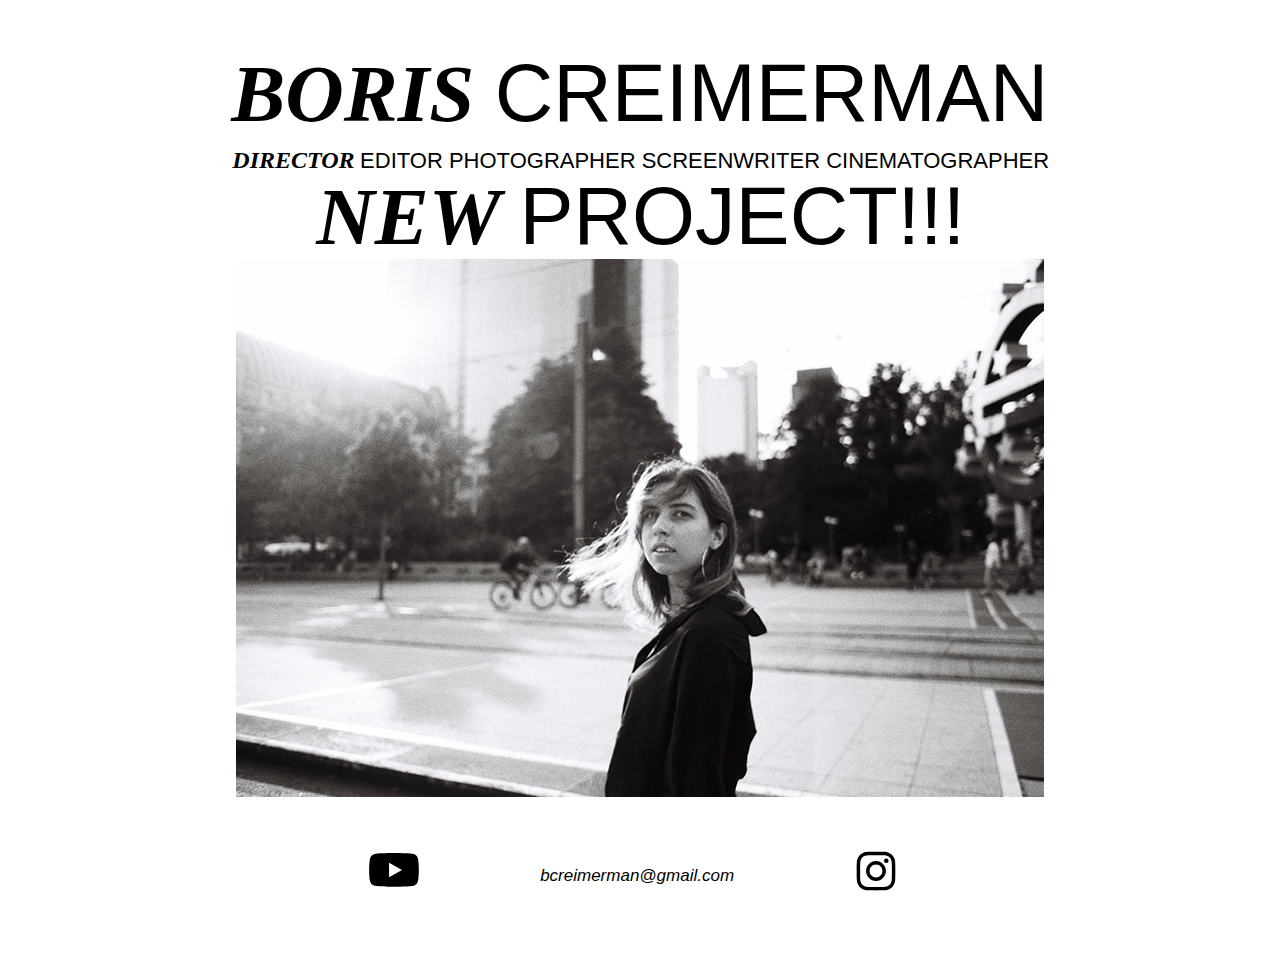
==== index.html @ 8e82ddb5 "threesome v2" ====
<!DOCTYPE html>
<html class="nojs html css_verticalspacer" lang="en-GB">
 <head>

  <meta http-equiv="Content-type" content="text/html;charset=UTF-8"/>
  <meta name="description" content="Boris Creimerman"/>
  <meta name="keywords" content="Film, Photography, Editing, Editor, Director, Camera, "/>
  <meta name="generator" content="2017.0.3.363"/>
  <meta name="viewport" content="width=device-width, initial-scale=1.0"/>
  
  <script type="text/javascript">
   // Redirect to phone/tablet as necessary
(function(a,b,c){var d=function(){if(navigator.maxTouchPoints>1)return!0;if(window.matchMedia&&window.matchMedia("(-moz-touch-enabled)").matches)return!0;for(var a=["Webkit","Moz","O","ms","Khtml"],b=0,c=a.length;b<c;b++){var f=a[b]+"MaxTouchPoints";if(f in navigator&&navigator[f])return!0}try{return document.createEvent("TouchEvent"),!0}catch(d){}return!1}(),g=function(a){a+="=";for(var b=document.cookie.split(";"),c=0;c<b.length;c++){for(var f=b[c];f.charAt(0)==" ";)f=f.substring(1,f.length);if(f.indexOf(a)==
0)return f.substring(a.length,f.length)}return null};if(g("inbrowserediting")!="true"){var f,g=g("devicelock");g=="phone"&&c?f=c:g=="tablet"&&b&&(f=b);if(g!=a&&!f)if(window.matchMedia)window.matchMedia("(max-device-width: 415px)").matches&&c?f=c:window.matchMedia("(max-device-width: 960px)").matches&&b&&d&&(f=b);else{var a=Math.min(screen.width,screen.height)/(window.devicePixelRatio||1),g=window.screen.systemXDPI||0,i=window.screen.systemYDPI||0,g=g>0&&i>0?Math.min(screen.width/g,screen.height/i):
0;(a<=370||g!=0&&g<=3)&&c?f=c:a<=960&&b&&d&&(f=b)}if(f)document.location=f+(document.location.search||"")+(document.location.hash||""),document.write('<style type="text/css">body {visibility:hidden}</style>')}})("desktop","tablet/index.html","phone/index.html");

// Update the 'nojs'/'js' class on the html node
document.documentElement.className = document.documentElement.className.replace(/\bnojs\b/g, 'js');

// Check that all required assets are uploaded and up-to-date
if(typeof Muse == "undefined") window.Muse = {}; window.Muse.assets = {"required":["museutils.js", "museconfig.js", "webpro.js", "musewpslideshow.js", "jquery.museoverlay.js", "touchswipe.js", "jquery.watch.js", "require.js", "index.css"], "outOfDate":[]};
</script>
  
  <link media="only screen and (max-width: 370px)" rel="alternate" href="http://boriscreimerman.com/phone/index.html"/>
  <link media="only screen and (max-width: 960px)" rel="alternate" href="http://boriscreimerman.com/tablet/index.html"/>
  <link rel="shortcut icon" href="images/favicon.ico?crc=320080044"/>
  <title>Boris Creimerman</title>
  <!-- CSS -->
  <link rel="stylesheet" type="text/css" href="css/site_global.css?crc=443350757"/>
  <link rel="stylesheet" type="text/css" href="css/index.css?crc=4051211600" id="pagesheet"/>
   </head>
 <body>

  <div class="clearfix borderbox" id="page"><!-- group -->
   <div class="clearfix grpelem" id="pu597-5"><!-- column -->
    <div class="clearfix colelem" id="u597-5"><!-- content -->
     <p>BORIS <span id="u597-2">CREIMERMAN</span></p>
    </div>
    <div class="clearfix colelem" id="u601-6"><!-- content -->
     <p id="u601-4"><span id="u601">DIRECTOR</span><span id="u601-2"> </span><span id="u601-3">EDITOR PHOTOGRAPHER SCREENWRITER CINEMATOGRAPHER</span></p>
    </div>
   </div>
   <a class="nonblock nontext clearfix grpelem" id="u2269-5" href="threesome.html"><!-- content --><p>NEW <span id="u2269-2">PROJECT!!!</span></p></a>
   <div class="clearfix grpelem" id="pslideshowu299"><!-- group -->
    <div class="SlideShowWidget clearfix grpelem" id="slideshowu299"><!-- none box -->
     <div class="popup_anchor" id="u311popup">
      <div class="SlideShowContentPanel clearfix" id="u311"><!-- stack box -->
       <div class="SSSlide clip_frame clearfix grpelem" id="u1636"><!-- image -->
        <img class="ImageInclude position_content" id="u1636_img" data-src="images/000028.jpg?crc=114596032" src="images/blank.gif?crc=4208392903" alt="" data-width="808" data-height="541"/>
       </div>
       <div class="SSSlide invi clip_frame grpelem" id="u312"><!-- image -->
        <img class="block ImageInclude" id="u312_img" data-src="images/r-8.jpg?crc=4069013" src="images/blank.gif?crc=4208392903" alt="" data-width="807" data-height="538"/>
       </div>
       <div class="SSSlide invi clip_frame grpelem" id="u1720"><!-- image -->
        <img class="block ImageInclude" id="u1720_img" data-src="images/000003-edit.jpg?crc=3806050277" src="images/blank.gif?crc=4208392903" alt="" data-width="806" data-height="415"/>
       </div>
       <div class="SSSlide invi clip_frame grpelem" id="u466"><!-- image -->
        <img class="block ImageInclude" id="u466_img" data-src="images/r-2.jpg?crc=382268513" src="images/blank.gif?crc=4208392903" alt="" data-width="808" data-height="481"/>
       </div>
       <div class="SSSlide invi clip_frame clearfix grpelem" id="u1692"><!-- image -->
        <img class="ImageInclude position_content" id="u1692_img" data-src="images/000009.jpg?crc=46117019" src="images/blank.gif?crc=4208392903" alt="" data-width="808" data-height="541"/>
       </div>
       <div class="SSSlide invi clip_frame grpelem" id="u518"><!-- image -->
        <img class="block ImageInclude" id="u518_img" data-src="images/r-7.jpg?crc=4289720836" src="images/blank.gif?crc=4208392903" alt="" data-width="807" data-height="538"/>
       </div>
       <div class="SSSlide invi clip_frame grpelem" id="u1664"><!-- image -->
        <img class="block ImageInclude" id="u1664_img" data-src="images/000026-edit.jpg?crc=3970632027" src="images/blank.gif?crc=4208392903" alt="" data-width="808" data-height="463"/>
       </div>
      </div>
     </div>
    </div>
    <a class="nonblock nontext clip_frame grpelem" id="u723" href="https://www.youtube.com/channel/UCPF6oVp97Bs-MNfJzuVcUgQ" target="_blank"><!-- svg --><img class="svg svg_mar" id="u901" src="images/youtube_social_white_circle_(2017).svg?crc=3959308221" onload="this.style.height=(this.offsetWidth*26/37)+'px'" alt="" data-mu-svgfallback="images/youtube_social_white_circle_(2017)_poster_.png?crc=485683172" data-image-width="37" data-image-height="26"/></a>
    <a class="nonblock nontext clearfix grpelem" id="u923-4" href="mailto:bcreimerman@gmail.com"><!-- content --><p>bcreimerman@gmail.com</p></a>
    <a class="nonblock nontext clip_frame grpelem" id="u916" href="https://www.instagram.com/boriscreimerman/" target="_blank"><!-- svg --><img class="svg svg_mar" id="u912" src="images/instagram-logo.svg?crc=4207710368" onload="this.style.height=(this.offsetWidth*30/30)+'px'" alt="" data-mu-svgfallback="images/instagram-logo_poster_.png?crc=3862602677" data-image-width="30" data-image-height="30"/></a>
   </div>
   <div class="verticalspacer" data-offset-top="886" data-content-above-spacer="886" data-content-below-spacer="64"></div>
  </div>
  <!-- Other scripts -->
  <script type="text/javascript">
   // Decide weather to suppress missing file error or not based on preference setting
var suppressMissingFileError = false
</script>
  <script type="text/javascript">
   window.Muse.assets.check=function(d){if(!window.Muse.assets.checked){window.Muse.assets.checked=!0;var b={},c=function(a,b){if(window.getComputedStyle){var c=window.getComputedStyle(a,null);return c&&c.getPropertyValue(b)||c&&c[b]||""}if(document.documentElement.currentStyle)return(c=a.currentStyle)&&c[b]||a.style&&a.style[b]||"";return""},a=function(a){if(a.match(/^rgb/))return a=a.replace(/\s+/g,"").match(/([\d\,]+)/gi)[0].split(","),(parseInt(a[0])<<16)+(parseInt(a[1])<<8)+parseInt(a[2]);if(a.match(/^\#/))return parseInt(a.substr(1),
16);return 0},g=function(g){for(var f=document.getElementsByTagName("link"),h=0;h<f.length;h++)if("text/css"==f[h].type){var i=(f[h].href||"").match(/\/?css\/([\w\-]+\.css)\?crc=(\d+)/);if(!i||!i[1]||!i[2])break;b[i[1]]=i[2]}f=document.createElement("div");f.className="version";f.style.cssText="display:none; width:1px; height:1px;";document.getElementsByTagName("body")[0].appendChild(f);for(h=0;h<Muse.assets.required.length;){var i=Muse.assets.required[h],l=i.match(/([\w\-\.]+)\.(\w+)$/),k=l&&l[1]?
l[1]:null,l=l&&l[2]?l[2]:null;switch(l.toLowerCase()){case "css":k=k.replace(/\W/gi,"_").replace(/^([^a-z])/gi,"_$1");f.className+=" "+k;k=a(c(f,"color"));l=a(c(f,"backgroundColor"));k!=0||l!=0?(Muse.assets.required.splice(h,1),"undefined"!=typeof b[i]&&(k!=b[i]>>>24||l!=(b[i]&16777215))&&Muse.assets.outOfDate.push(i)):h++;f.className="version";break;case "js":h++;break;default:throw Error("Unsupported file type: "+l);}}d?d().jquery!="1.8.3"&&Muse.assets.outOfDate.push("jquery-1.8.3.min.js"):Muse.assets.required.push("jquery-1.8.3.min.js");
f.parentNode.removeChild(f);if(Muse.assets.outOfDate.length||Muse.assets.required.length)f="Some files on the server may be missing or incorrect. Clear browser cache and try again. If the problem persists please contact website author.",g&&Muse.assets.outOfDate.length&&(f+="\nOut of date: "+Muse.assets.outOfDate.join(",")),g&&Muse.assets.required.length&&(f+="\nMissing: "+Muse.assets.required.join(",")),suppressMissingFileError?(f+="\nUse SuppressMissingFileError key in AppPrefs.xml to show missing file error pop up.",console.log(f)):alert(f)};location&&location.search&&location.search.match&&location.search.match(/muse_debug/gi)?
setTimeout(function(){g(!0)},5E3):g()}};
var muse_init=function(){require.config({baseUrl:""});require(["jquery","museutils","whatinput","webpro","musewpslideshow","jquery.museoverlay","touchswipe","jquery.watch"],function(d){var $ = d;$(document).ready(function(){try{
window.Muse.assets.check($);/* body */
Muse.Utils.transformMarkupToFixBrowserProblemsPreInit();/* body */
Muse.Utils.prepHyperlinks(true);/* body */
Muse.Utils.fullPage('#page');/* 100% height page */
Muse.Utils.initWidget('#slideshowu299', ['#bp_infinity'], function(elem) { var widget = new WebPro.Widget.ContentSlideShow(elem, {autoPlay:true,displayInterval:6000,slideLinkStopsSlideShow:false,transitionStyle:'fading',lightboxEnabled_runtime:false,shuffle:false,transitionDuration:500,enableSwipe:false,elastic:'off',resumeAutoplay:true,resumeAutoplayInterval:3000,playOnce:false,autoActivate_runtime:false}); $(elem).data('widget', widget); return widget; });/* #slideshowu299 */
Muse.Utils.showWidgetsWhenReady();/* body */
Muse.Utils.transformMarkupToFixBrowserProblems();/* body */
}catch(b){if(b&&"function"==typeof b.notify?b.notify():Muse.Assert.fail("Error calling selector function: "+b),false)throw b;}})})};

</script>
  <!-- RequireJS script -->
  <script src="scripts/require.js?crc=85721165" type="text/javascript" async data-main="scripts/museconfig.js?crc=436936948" onload="if (requirejs) requirejs.onError = function(requireType, requireModule) { if (requireType && requireType.toString && requireType.toString().indexOf && 0 <= requireType.toString().indexOf('#scripterror')) window.Muse.assets.check(); }" onerror="window.Muse.assets.check();"></script>
   </body>
</html>
---- css/site_global.css ----
html{min-height:100%;min-width:100%;-ms-text-size-adjust:none;}body,div,dl,dt,dd,ul,ol,li,nav,h1,h2,h3,h4,h5,h6,pre,code,form,fieldset,legend,input,button,textarea,p,blockquote,th,td,a{margin:0px;padding:0px;border-width:0px;border-style:solid;border-color:transparent;-webkit-transform-origin:left top;-ms-transform-origin:left top;-o-transform-origin:left top;transform-origin:left top;background-repeat:no-repeat;}button.submit-btn{-moz-box-sizing:content-box;-webkit-box-sizing:content-box;box-sizing:content-box;}.transition{-webkit-transition-property:background-image,background-position,background-color,border-color,border-radius,color,font-size,font-style,font-weight,letter-spacing,line-height,text-align,box-shadow,text-shadow,opacity;transition-property:background-image,background-position,background-color,border-color,border-radius,color,font-size,font-style,font-weight,letter-spacing,line-height,text-align,box-shadow,text-shadow,opacity;}.transition *{-webkit-transition:inherit;transition:inherit;}table{border-collapse:collapse;border-spacing:0px;}fieldset,img{border:0px;border-style:solid;-webkit-transform-origin:left top;-ms-transform-origin:left top;-o-transform-origin:left top;transform-origin:left top;}address,caption,cite,code,dfn,em,strong,th,var,optgroup{font-style:inherit;font-weight:inherit;}del,ins{text-decoration:none;}li{list-style:none;}caption,th{text-align:left;}h1,h2,h3,h4,h5,h6{font-size:100%;font-weight:inherit;}input,button,textarea,select,optgroup,option{font-family:inherit;font-size:inherit;font-style:inherit;font-weight:inherit;}.form-grp input,.form-grp textarea{-webkit-appearance:none;-webkit-border-radius:0;}body{font-family:Arial, Helvetica Neue, Helvetica, sans-serif;text-align:left;font-size:14px;line-height:17px;word-wrap:break-word;text-rendering:optimizeLegibility;-moz-font-feature-settings:'liga';-ms-font-feature-settings:'liga';-webkit-font-feature-settings:'liga';font-feature-settings:'liga';}a:link{color:#0000FF;text-decoration:underline;}a:visited{color:#800080;text-decoration:underline;}a:hover{color:#0000FF;text-decoration:underline;}a:active{color:#EE0000;text-decoration:underline;}a.nontext{color:black;text-decoration:none;font-style:normal;font-weight:normal;}.normal_text{color:#000000;direction:ltr;font-family:Arial, Helvetica Neue, Helvetica, sans-serif;font-size:14px;font-style:normal;font-weight:normal;letter-spacing:0px;line-height:17px;text-align:left;text-decoration:none;text-indent:0px;text-transform:none;vertical-align:0px;padding:0px;}.list0 li:before{position:absolute;right:100%;letter-spacing:0px;text-decoration:none;font-weight:normal;font-style:normal;}.rtl-list li:before{right:auto;left:100%;}.nls-None > li:before,.nls-None .list3 > li:before,.nls-None .list6 > li:before{margin-right:6px;content:'•';}.nls-None .list1 > li:before,.nls-None .list4 > li:before,.nls-None .list7 > li:before{margin-right:6px;content:'○';}.nls-None,.nls-None .list1,.nls-None .list2,.nls-None .list3,.nls-None .list4,.nls-None .list5,.nls-None .list6,.nls-None .list7,.nls-None .list8{padding-left:34px;}.nls-None.rtl-list,.nls-None .list1.rtl-list,.nls-None .list2.rtl-list,.nls-None .list3.rtl-list,.nls-None .list4.rtl-list,.nls-None .list5.rtl-list,.nls-None .list6.rtl-list,.nls-None .list7.rtl-list,.nls-None .list8.rtl-list{padding-left:0px;padding-right:34px;}.nls-None .list2 > li:before,.nls-None .list5 > li:before,.nls-None .list8 > li:before{margin-right:6px;content:'-';}.nls-None.rtl-list > li:before,.nls-None .list1.rtl-list > li:before,.nls-None .list2.rtl-list > li:before,.nls-None .list3.rtl-list > li:before,.nls-None .list4.rtl-list > li:before,.nls-None .list5.rtl-list > li:before,.nls-None .list6.rtl-list > li:before,.nls-None .list7.rtl-list > li:before,.nls-None .list8.rtl-list > li:before{margin-right:0px;margin-left:6px;}.TabbedPanelsTab{white-space:nowrap;}.MenuBar .MenuBarView,.MenuBar .SubMenuView{display:block;list-style:none;}.MenuBar .SubMenu{display:none;position:absolute;}.NoWrap{white-space:nowrap;word-wrap:normal;}.rootelem{margin-left:auto;margin-right:auto;}.colelem{display:inline;float:left;clear:both;}.clearfix:after{content:"\0020";visibility:hidden;display:block;height:0px;clear:both;}*:first-child+html .clearfix{zoom:1;}.clip_frame{overflow:hidden;}.popup_anchor{position:relative;width:0px;height:0px;}.popup_element{z-index:100000;}.svg{display:block;vertical-align:top;}span.wrap{content:'';clear:left;display:block;}span.actAsInlineDiv{display:inline-block;}.position_content,.excludeFromNormalFlow{float:left;}.preload_images{position:absolute;overflow:hidden;left:-9999px;top:-9999px;height:1px;width:1px;}.preload{height:1px;width:1px;}.animateStates{-webkit-transition:0.3s ease-in-out;-moz-transition:0.3s ease-in-out;-o-transition:0.3s ease-in-out;transition:0.3s ease-in-out;}[data-whatinput="mouse"] *:focus,[data-whatinput="touch"] *:focus,input:focus,textarea:focus{outline:none;}textarea{resize:none;overflow:auto;}.fld-prompt{pointer-events:none;}.wrapped-input{position:absolute;top:0px;left:0px;background:transparent;border:none;}.submit-btn{z-index:50000;cursor:pointer;}.anchor_item{width:22px;height:18px;}.MenuBar .SubMenuVisible,.MenuBarVertical .SubMenuVisible,.MenuBar .SubMenu .SubMenuVisible,.popup_element.Active,span.actAsPara,.actAsDiv,a.nonblock.nontext,img.block{display:block;}.widget_invisible,.js .invi,.js .mse_pre_init{visibility:hidden;}.ose_ei{visibility:hidden;z-index:0;}.no_vert_scroll{overflow-y:hidden;}.always_vert_scroll{overflow-y:scroll;}.always_horz_scroll{overflow-x:scroll;}.fullscreen{overflow:hidden;left:0px;top:0px;position:fixed;height:100%;width:100%;-moz-box-sizing:border-box;-webkit-box-sizing:border-box;-ms-box-sizing:border-box;box-sizing:border-box;}.fullwidth{position:absolute;}.borderbox{-moz-box-sizing:border-box;-webkit-box-sizing:border-box;-ms-box-sizing:border-box;box-sizing:border-box;}.scroll_wrapper{position:absolute;overflow:auto;left:0px;right:0px;top:0px;bottom:0px;padding-top:0px;padding-bottom:0px;margin-top:0px;margin-bottom:0px;}.browser_width > *{position:absolute;left:0px;right:0px;}.grpelem,.accordion_wrapper{display:inline;float:left;}.fld-checkbox input[type=checkbox],.fld-radiobutton input[type=radio]{position:absolute;overflow:hidden;clip:rect(0px, 0px, 0px, 0px);height:1px;width:1px;margin:-1px;padding:0px;border:0px;}.fld-checkbox input[type=checkbox] + label,.fld-radiobutton input[type=radio] + label{display:inline-block;background-repeat:no-repeat;cursor:pointer;float:left;width:100%;height:100%;}.pointer_cursor,.fld-recaptcha-mode,.fld-recaptcha-refresh,.fld-recaptcha-help{cursor:pointer;}p,h1,h2,h3,h4,h5,h6,ol,ul,span.actAsPara{max-height:1000000px;}.superscript{vertical-align:super;font-size:66%;line-height:0px;}.subscript{vertical-align:sub;font-size:66%;line-height:0px;}.horizontalSlideShow{-ms-touch-action:pan-y;touch-action:pan-y;}.verticalSlideShow{-ms-touch-action:pan-x;touch-action:pan-x;}.colelem100,.verticalspacer{clear:both;}.list0 li,.MenuBar .MenuItemContainer,.SlideShowContentPanel .fullscreen img,.css_verticalspacer .verticalspacer{position:relative;}.popup_element.Inactive,.js .disn,.js .an_invi,.hidden,.breakpoint{display:none;}#muse_css_mq{position:absolute;display:none;background-color:#FFFFFE;}.fluid_height_spacer{width:0.01px;}.muse_check_css{display:none;position:fixed;}@media screen and (-webkit-min-device-pixel-ratio:0){body{text-rendering:auto;}}
---- css/index.css ----
.version.index{color:#0000F1;background-color:#789550;}#page{z-index:1;min-height:821px;background-image:none;border-width:0px;border-color:#000000;background-color:transparent;padding-bottom:62px;width:100%;margin-left:auto;margin-right:auto;}#pu597-5{z-index:18;padding-bottom:0px;margin-right:-10000px;margin-top:45px;width:95.94%;margin-left:2.04%;}#u597-5{z-index:18;min-height:86px;background-color:transparent;line-height:97px;font-size:81px;text-align:center;font-family:Times, Times New Roman, Georgia, serif;font-weight:bold;font-style:italic;position:relative;width:99.9%;margin-left:0.06%;left:-0.5000000000000107px;}#u601-6{z-index:23;min-height:29px;background-color:transparent;line-height:26px;font-size:22px;text-align:center;font-family:Times, Times New Roman, Georgia, serif;font-weight:bold;font-style:italic;margin-top:3px;position:relative;width:99.9%;margin-left:0.06%;left:0.49999999999998934px;}#u601-4{line-height:0px;}#u601{font-size:24px;line-height:29px;}#u601-2{line-height:26px;}#u601-3{font-family:Helvetica, Helvetica Neue, Arial, sans-serif;font-weight:normal;font-style:normal;line-height:26px;}#u2269-5{z-index:37;min-height:71px;background-color:transparent;line-height:97px;font-size:81px;text-align:center;font-family:Times, Times New Roman, Georgia, serif;font-weight:bold;font-style:italic;position:relative;margin-right:-10000px;margin-top:168px;width:87.19%;left:6.46%;}#u597-2,#u2269-2{font-family:Helvetica, Helvetica Neue, Arial, sans-serif;font-weight:normal;font-style:normal;}#pslideshowu299{z-index:2;margin-right:-10000px;margin-top:259px;width:84.17%;margin-left:7.92%;}#slideshowu299{z-index:2;width:0.01px;height:538px;position:relative;margin-right:-10000px;margin-left:50%;left:-404px;}#u311{position:absolute;width:808px;height:538px;background-color:transparent;}#u311popup{z-index:3;}#u1636{z-index:4;width:808px;height:538px;border-width:0px;border-color:transparent;background-color:transparent;margin-right:-10000px;position:relative;}#u312{z-index:6;width:808px;height:538px;border-width:0px;border-color:transparent;background-color:transparent;margin-right:-10000px;position:relative;}#u1720{z-index:8;width:808px;height:538px;border-width:0px;border-color:transparent;background-color:transparent;margin-right:-10000px;position:relative;}#u1720_img{padding:61px 1px 62px;}#u466{z-index:10;width:808px;height:538px;border-width:0px;border-color:transparent;background-color:transparent;margin-right:-10000px;position:relative;}#u466_img{padding-top:28px;padding-bottom:29px;}#u1692{z-index:12;width:808px;height:538px;border-width:0px;border-color:transparent;background-color:transparent;margin-right:-10000px;position:relative;}#u1636_img,#u1692_img{margin-top:-1px;margin-bottom:-2px;}#u518{z-index:14;width:808px;height:538px;border-width:0px;border-color:transparent;background-color:transparent;margin-right:-10000px;position:relative;}#u312_img,#u518_img{padding-left:1px;}#u1664{z-index:16;width:808px;height:538px;border-width:0px;border-color:transparent;background-color:transparent;margin-right:-10000px;position:relative;}#u1664_img{padding-top:37px;padding-bottom:38px;}.SSFirstButton,.SSPreviousButton,.SSNextButton,.SSLastButton,.SSSlideLink,.SSCloseButton{cursor:pointer;}.SSSlideLoading{background:url("../images/loading.gif?crc=3815509949") no-repeat center center;}#u723{z-index:29;background-color:transparent;position:relative;margin-right:-10000px;margin-top:594px;width:4.58%;margin-left:47.72%;left:-246px;}#u901{z-index:30;display:block;width:100%;}#u923-4{z-index:33;min-height:14px;background-color:transparent;line-height:20px;font-size:17px;text-align:center;font-family:Helvetica, Helvetica Neue, Arial, sans-serif;font-style:italic;position:relative;margin-right:-10000px;margin-top:607px;width:24.51%;margin-left:37.75%;left:-3px;}#u916{z-index:31;background-color:transparent;position:relative;margin-right:-10000px;margin-top:592px;width:3.72%;margin-left:48.15%;left:236px;}#u912{z-index:32;display:block;width:100%;}.css_verticalspacer .verticalspacer{height:calc(100vh - 950px);}#muse_css_mq,.html{background-color:#FFFFFF;}body{position:relative;min-width:960px;padding-bottom:3px;}
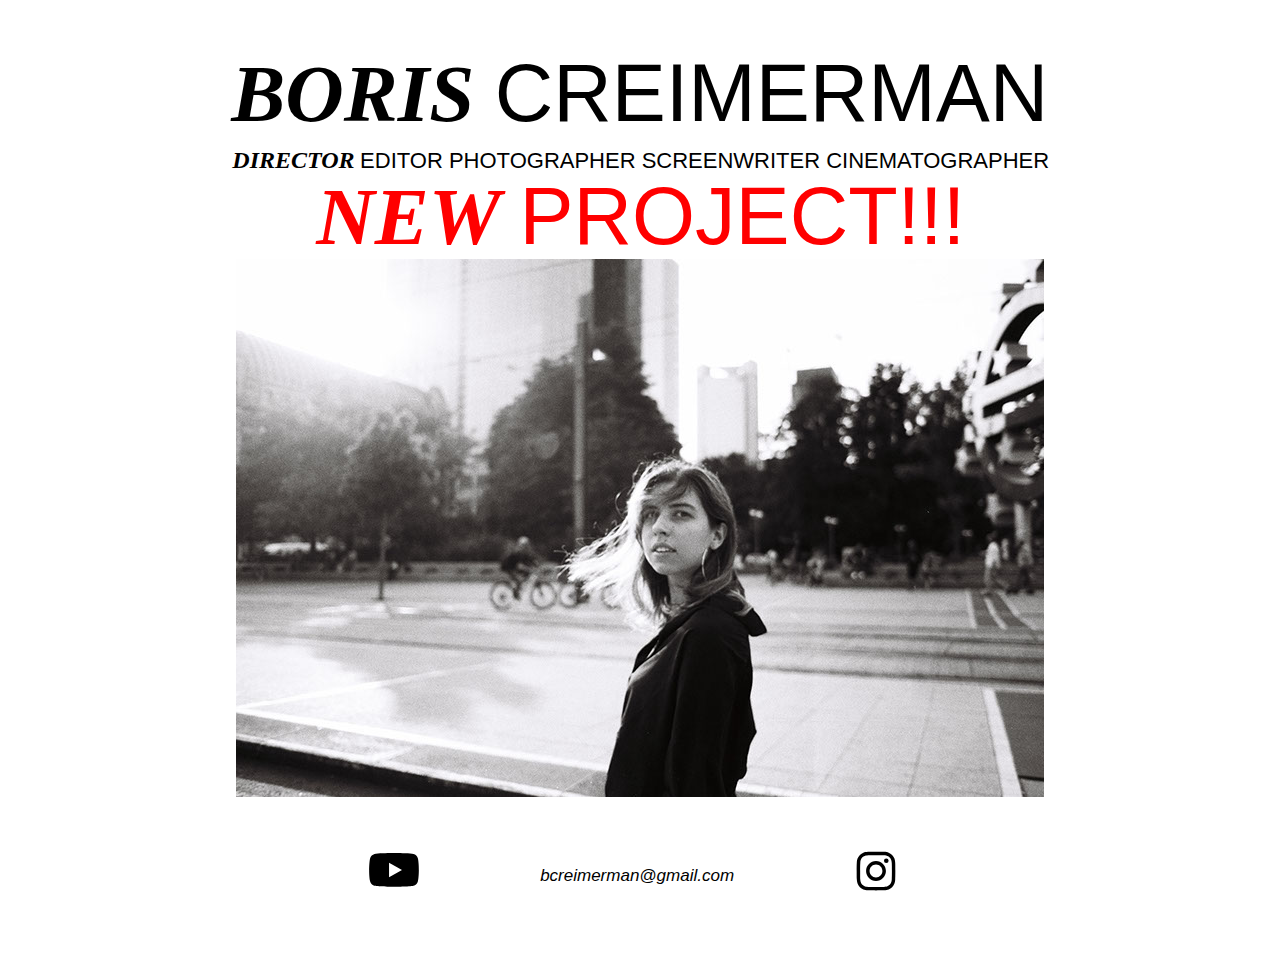
==== commit 8c5bd06d: "threesome v3" ====
--- a/index.html
+++ b/index.html
@@ -27,7 +27,7 @@
   <title>Boris Creimerman</title>
   <!-- CSS -->
   <link rel="stylesheet" type="text/css" href="css/site_global.css?crc=443350757"/>
-  <link rel="stylesheet" type="text/css" href="css/index.css?crc=4051211600" id="pagesheet"/>
+  <link rel="stylesheet" type="text/css" href="css/index.css?crc=3845646509" id="pagesheet"/>
    </head>
  <body>
 
--- a/css/index.css
+++ b/css/index.css
@@ -1 +1 @@
-.version.index{color:#0000F1;background-color:#789550;}#page{z-index:1;min-height:821px;background-image:none;border-width:0px;border-color:#000000;background-color:transparent;padding-bottom:62px;width:100%;margin-left:auto;margin-right:auto;}#pu597-5{z-index:18;padding-bottom:0px;margin-right:-10000px;margin-top:45px;width:95.94%;margin-left:2.04%;}#u597-5{z-index:18;min-height:86px;background-color:transparent;line-height:97px;font-size:81px;text-align:center;font-family:Times, Times New Roman, Georgia, serif;font-weight:bold;font-style:italic;position:relative;width:99.9%;margin-left:0.06%;left:-0.5000000000000107px;}#u601-6{z-index:23;min-height:29px;background-color:transparent;line-height:26px;font-size:22px;text-align:center;font-family:Times, Times New Roman, Georgia, serif;font-weight:bold;font-style:italic;margin-top:3px;position:relative;width:99.9%;margin-left:0.06%;left:0.49999999999998934px;}#u601-4{line-height:0px;}#u601{font-size:24px;line-height:29px;}#u601-2{line-height:26px;}#u601-3{font-family:Helvetica, Helvetica Neue, Arial, sans-serif;font-weight:normal;font-style:normal;line-height:26px;}#u2269-5{z-index:37;min-height:71px;background-color:transparent;line-height:97px;font-size:81px;text-align:center;font-family:Times, Times New Roman, Georgia, serif;font-weight:bold;font-style:italic;position:relative;margin-right:-10000px;margin-top:168px;width:87.19%;left:6.46%;}#u597-2,#u2269-2{font-family:Helvetica, Helvetica Neue, Arial, sans-serif;font-weight:normal;font-style:normal;}#pslideshowu299{z-index:2;margin-right:-10000px;margin-top:259px;width:84.17%;margin-left:7.92%;}#slideshowu299{z-index:2;width:0.01px;height:538px;position:relative;margin-right:-10000px;margin-left:50%;left:-404px;}#u311{position:absolute;width:808px;height:538px;background-color:transparent;}#u311popup{z-index:3;}#u1636{z-index:4;width:808px;height:538px;border-width:0px;border-color:transparent;background-color:transparent;margin-right:-10000px;position:relative;}#u312{z-index:6;width:808px;height:538px;border-width:0px;border-color:transparent;background-color:transparent;margin-right:-10000px;position:relative;}#u1720{z-index:8;width:808px;height:538px;border-width:0px;border-color:transparent;background-color:transparent;margin-right:-10000px;position:relative;}#u1720_img{padding:61px 1px 62px;}#u466{z-index:10;width:808px;height:538px;border-width:0px;border-color:transparent;background-color:transparent;margin-right:-10000px;position:relative;}#u466_img{padding-top:28px;padding-bottom:29px;}#u1692{z-index:12;width:808px;height:538px;border-width:0px;border-color:transparent;background-color:transparent;margin-right:-10000px;position:relative;}#u1636_img,#u1692_img{margin-top:-1px;margin-bottom:-2px;}#u518{z-index:14;width:808px;height:538px;border-width:0px;border-color:transparent;background-color:transparent;margin-right:-10000px;position:relative;}#u312_img,#u518_img{padding-left:1px;}#u1664{z-index:16;width:808px;height:538px;border-width:0px;border-color:transparent;background-color:transparent;margin-right:-10000px;position:relative;}#u1664_img{padding-top:37px;padding-bottom:38px;}.SSFirstButton,.SSPreviousButton,.SSNextButton,.SSLastButton,.SSSlideLink,.SSCloseButton{cursor:pointer;}.SSSlideLoading{background:url("../images/loading.gif?crc=3815509949") no-repeat center center;}#u723{z-index:29;background-color:transparent;position:relative;margin-right:-10000px;margin-top:594px;width:4.58%;margin-left:47.72%;left:-246px;}#u901{z-index:30;display:block;width:100%;}#u923-4{z-index:33;min-height:14px;background-color:transparent;line-height:20px;font-size:17px;text-align:center;font-family:Helvetica, Helvetica Neue, Arial, sans-serif;font-style:italic;position:relative;margin-right:-10000px;margin-top:607px;width:24.51%;margin-left:37.75%;left:-3px;}#u916{z-index:31;background-color:transparent;position:relative;margin-right:-10000px;margin-top:592px;width:3.72%;margin-left:48.15%;left:236px;}#u912{z-index:32;display:block;width:100%;}.css_verticalspacer .verticalspacer{height:calc(100vh - 950px);}#muse_css_mq,.html{background-color:#FFFFFF;}body{position:relative;min-width:960px;padding-bottom:3px;}+.version.index{color:#0000E5;background-color:#37E8AD;}#page{z-index:1;min-height:821px;background-image:none;border-width:0px;border-color:#000000;background-color:transparent;padding-bottom:62px;width:100%;margin-left:auto;margin-right:auto;}#pu597-5{z-index:18;padding-bottom:0px;margin-right:-10000px;margin-top:45px;width:95.94%;margin-left:2.04%;}#u597-5{z-index:18;min-height:86px;background-color:transparent;line-height:97px;font-size:81px;text-align:center;font-family:Times, Times New Roman, Georgia, serif;font-weight:bold;font-style:italic;position:relative;width:99.9%;margin-left:0.06%;left:-0.5000000000000107px;}#u601-6{z-index:23;min-height:29px;background-color:transparent;line-height:26px;font-size:22px;text-align:center;font-family:Times, Times New Roman, Georgia, serif;font-weight:bold;font-style:italic;margin-top:3px;position:relative;width:99.9%;margin-left:0.06%;left:0.49999999999998934px;}#u601-4{line-height:0px;}#u601{font-size:24px;line-height:29px;}#u601-2{line-height:26px;}#u601-3{font-family:Helvetica, Helvetica Neue, Arial, sans-serif;font-weight:normal;font-style:normal;line-height:26px;}#u2269-5{z-index:37;min-height:109px;background-color:transparent;line-height:97px;font-size:81px;color:#FF0000;text-align:center;font-family:Times, Times New Roman, Georgia, serif;font-weight:bold;font-style:italic;position:relative;margin-right:-10000px;margin-top:168px;width:87.19%;left:6.46%;}#u597-2,#u2269-2{font-family:Helvetica, Helvetica Neue, Arial, sans-serif;font-weight:normal;font-style:normal;}#pslideshowu299{z-index:2;margin-right:-10000px;margin-top:259px;width:84.17%;margin-left:7.92%;}#slideshowu299{z-index:2;width:0.01px;height:538px;position:relative;margin-right:-10000px;margin-left:50%;left:-404px;}#u311{position:absolute;width:808px;height:538px;background-color:transparent;}#u311popup{z-index:3;}#u1636{z-index:4;width:808px;height:538px;border-width:0px;border-color:transparent;background-color:transparent;margin-right:-10000px;position:relative;}#u312{z-index:6;width:808px;height:538px;border-width:0px;border-color:transparent;background-color:transparent;margin-right:-10000px;position:relative;}#u1720{z-index:8;width:808px;height:538px;border-width:0px;border-color:transparent;background-color:transparent;margin-right:-10000px;position:relative;}#u1720_img{padding:61px 1px 62px;}#u466{z-index:10;width:808px;height:538px;border-width:0px;border-color:transparent;background-color:transparent;margin-right:-10000px;position:relative;}#u466_img{padding-top:28px;padding-bottom:29px;}#u1692{z-index:12;width:808px;height:538px;border-width:0px;border-color:transparent;background-color:transparent;margin-right:-10000px;position:relative;}#u1636_img,#u1692_img{margin-top:-1px;margin-bottom:-2px;}#u518{z-index:14;width:808px;height:538px;border-width:0px;border-color:transparent;background-color:transparent;margin-right:-10000px;position:relative;}#u312_img,#u518_img{padding-left:1px;}#u1664{z-index:16;width:808px;height:538px;border-width:0px;border-color:transparent;background-color:transparent;margin-right:-10000px;position:relative;}#u1664_img{padding-top:37px;padding-bottom:38px;}.SSFirstButton,.SSPreviousButton,.SSNextButton,.SSLastButton,.SSSlideLink,.SSCloseButton{cursor:pointer;}.SSSlideLoading{background:url("../images/loading.gif?crc=3815509949") no-repeat center center;}#u723{z-index:29;background-color:transparent;position:relative;margin-right:-10000px;margin-top:594px;width:4.58%;margin-left:47.72%;left:-246px;}#u901{z-index:30;display:block;width:100%;}#u923-4{z-index:33;min-height:14px;background-color:transparent;line-height:20px;font-size:17px;text-align:center;font-family:Helvetica, Helvetica Neue, Arial, sans-serif;font-style:italic;position:relative;margin-right:-10000px;margin-top:607px;width:24.51%;margin-left:37.75%;left:-3px;}#u916{z-index:31;background-color:transparent;position:relative;margin-right:-10000px;margin-top:592px;width:3.72%;margin-left:48.15%;left:236px;}#u912{z-index:32;display:block;width:100%;}.css_verticalspacer .verticalspacer{height:calc(100vh - 950px);}#muse_css_mq,.html{background-color:#FFFFFF;}body{position:relative;min-width:960px;padding-bottom:3px;}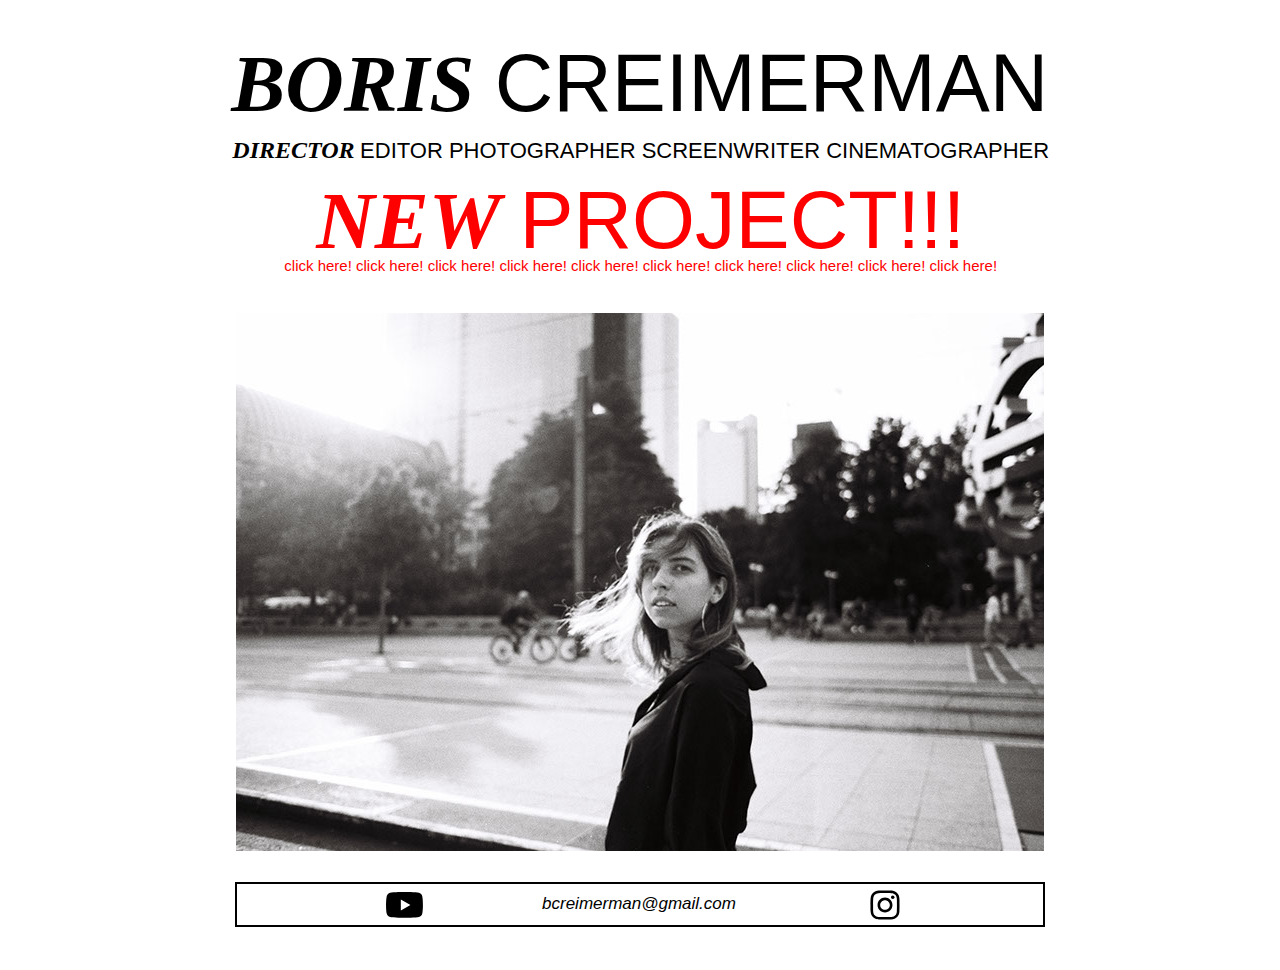
==== commit c5f8d937: "Beta v001" ====
--- a/index.html
+++ b/index.html
@@ -27,7 +27,7 @@
   <title>Boris Creimerman</title>
   <!-- CSS -->
   <link rel="stylesheet" type="text/css" href="css/site_global.css?crc=443350757"/>
-  <link rel="stylesheet" type="text/css" href="css/index.css?crc=3845646509" id="pagesheet"/>
+  <link rel="stylesheet" type="text/css" href="css/index.css?crc=62923924" id="pagesheet"/>
    </head>
  <body>
 
@@ -40,40 +40,40 @@
      <p id="u601-4"><span id="u601">DIRECTOR</span><span id="u601-2"> </span><span id="u601-3">EDITOR PHOTOGRAPHER SCREENWRITER CINEMATOGRAPHER</span></p>
     </div>
    </div>
-   <a class="nonblock nontext clearfix grpelem" id="u2269-5" href="threesome.html"><!-- content --><p>NEW <span id="u2269-2">PROJECT!!!</span></p></a>
-   <div class="clearfix grpelem" id="pslideshowu299"><!-- group -->
-    <div class="SlideShowWidget clearfix grpelem" id="slideshowu299"><!-- none box -->
-     <div class="popup_anchor" id="u311popup">
-      <div class="SlideShowContentPanel clearfix" id="u311"><!-- stack box -->
-       <div class="SSSlide clip_frame clearfix grpelem" id="u1636"><!-- image -->
-        <img class="ImageInclude position_content" id="u1636_img" data-src="images/000028.jpg?crc=114596032" src="images/blank.gif?crc=4208392903" alt="" data-width="808" data-height="541"/>
-       </div>
-       <div class="SSSlide invi clip_frame grpelem" id="u312"><!-- image -->
-        <img class="block ImageInclude" id="u312_img" data-src="images/r-8.jpg?crc=4069013" src="images/blank.gif?crc=4208392903" alt="" data-width="807" data-height="538"/>
-       </div>
-       <div class="SSSlide invi clip_frame grpelem" id="u1720"><!-- image -->
-        <img class="block ImageInclude" id="u1720_img" data-src="images/000003-edit.jpg?crc=3806050277" src="images/blank.gif?crc=4208392903" alt="" data-width="806" data-height="415"/>
-       </div>
-       <div class="SSSlide invi clip_frame grpelem" id="u466"><!-- image -->
-        <img class="block ImageInclude" id="u466_img" data-src="images/r-2.jpg?crc=382268513" src="images/blank.gif?crc=4208392903" alt="" data-width="808" data-height="481"/>
-       </div>
-       <div class="SSSlide invi clip_frame clearfix grpelem" id="u1692"><!-- image -->
-        <img class="ImageInclude position_content" id="u1692_img" data-src="images/000009.jpg?crc=46117019" src="images/blank.gif?crc=4208392903" alt="" data-width="808" data-height="541"/>
-       </div>
-       <div class="SSSlide invi clip_frame grpelem" id="u518"><!-- image -->
-        <img class="block ImageInclude" id="u518_img" data-src="images/r-7.jpg?crc=4289720836" src="images/blank.gif?crc=4208392903" alt="" data-width="807" data-height="538"/>
-       </div>
-       <div class="SSSlide invi clip_frame grpelem" id="u1664"><!-- image -->
-        <img class="block ImageInclude" id="u1664_img" data-src="images/000026-edit.jpg?crc=3970632027" src="images/blank.gif?crc=4208392903" alt="" data-width="808" data-height="463"/>
-       </div>
+   <a class="nonblock nontext clearfix grpelem" id="u2269-7" href="threesome.html"><!-- content --><p id="u2269-3">NEW <span id="u2269-2">PROJECT!!!</span></p><p id="u2269-5">click here! click here! click here! click here! click here! click here! click here! click here! click here! click here!</p></a>
+   <div class="SlideShowWidget clearfix grpelem" id="slideshowu299"><!-- none box -->
+    <div class="popup_anchor" id="u311popup">
+     <div class="SlideShowContentPanel clearfix" id="u311"><!-- stack box -->
+      <div class="SSSlide clip_frame clearfix grpelem" id="u1636"><!-- image -->
+       <img class="ImageInclude position_content" id="u1636_img" data-src="images/000028.jpg?crc=114596032" src="images/blank.gif?crc=4208392903" alt="" data-width="808" data-height="541"/>
+      </div>
+      <div class="SSSlide invi clip_frame grpelem" id="u312"><!-- image -->
+       <img class="block ImageInclude" id="u312_img" data-src="images/r-8.jpg?crc=4069013" src="images/blank.gif?crc=4208392903" alt="" data-width="807" data-height="538"/>
+      </div>
+      <div class="SSSlide invi clip_frame grpelem" id="u1720"><!-- image -->
+       <img class="block ImageInclude" id="u1720_img" data-src="images/000003-edit.jpg?crc=3806050277" src="images/blank.gif?crc=4208392903" alt="" data-width="806" data-height="415"/>
+      </div>
+      <div class="SSSlide invi clip_frame grpelem" id="u466"><!-- image -->
+       <img class="block ImageInclude" id="u466_img" data-src="images/r-2.jpg?crc=382268513" src="images/blank.gif?crc=4208392903" alt="" data-width="808" data-height="481"/>
+      </div>
+      <div class="SSSlide invi clip_frame clearfix grpelem" id="u1692"><!-- image -->
+       <img class="ImageInclude position_content" id="u1692_img" data-src="images/000009.jpg?crc=46117019" src="images/blank.gif?crc=4208392903" alt="" data-width="808" data-height="541"/>
+      </div>
+      <div class="SSSlide invi clip_frame grpelem" id="u518"><!-- image -->
+       <img class="block ImageInclude" id="u518_img" data-src="images/r-7.jpg?crc=4289720836" src="images/blank.gif?crc=4208392903" alt="" data-width="807" data-height="538"/>
+      </div>
+      <div class="SSSlide invi clip_frame grpelem" id="u1664"><!-- image -->
+       <img class="block ImageInclude" id="u1664_img" data-src="images/000026-edit.jpg?crc=3970632027" src="images/blank.gif?crc=4208392903" alt="" data-width="808" data-height="463"/>
       </div>
      </div>
     </div>
-    <a class="nonblock nontext clip_frame grpelem" id="u723" href="https://www.youtube.com/channel/UCPF6oVp97Bs-MNfJzuVcUgQ" target="_blank"><!-- svg --><img class="svg svg_mar" id="u901" src="images/youtube_social_white_circle_(2017).svg?crc=3959308221" onload="this.style.height=(this.offsetWidth*26/37)+'px'" alt="" data-mu-svgfallback="images/youtube_social_white_circle_(2017)_poster_.png?crc=485683172" data-image-width="37" data-image-height="26"/></a>
+   </div>
+   <div class="verticalspacer" data-offset-top="851" data-content-above-spacer="851" data-content-below-spacer="117"></div>
+   <div class="clearfix grpelem" id="u2465"><!-- group -->
+    <a class="nonblock nontext clip_frame grpelem" id="u723" href="https://www.youtube.com/channel/UCPF6oVp97Bs-MNfJzuVcUgQ" target="_blank"><!-- svg --><img class="svg" id="u901" src="images/youtube_social_white_circle_(2017).svg?crc=3959308221" width="37" height="26" alt="" data-mu-svgfallback="images/youtube_social_white_circle_(2017)_poster_.png?crc=485683172"/></a>
     <a class="nonblock nontext clearfix grpelem" id="u923-4" href="mailto:bcreimerman@gmail.com"><!-- content --><p>bcreimerman@gmail.com</p></a>
-    <a class="nonblock nontext clip_frame grpelem" id="u916" href="https://www.instagram.com/boriscreimerman/" target="_blank"><!-- svg --><img class="svg svg_mar" id="u912" src="images/instagram-logo.svg?crc=4207710368" onload="this.style.height=(this.offsetWidth*30/30)+'px'" alt="" data-mu-svgfallback="images/instagram-logo_poster_.png?crc=3862602677" data-image-width="30" data-image-height="30"/></a>
+    <a class="nonblock nontext clip_frame grpelem" id="u916" href="https://www.instagram.com/boriscreimerman/" target="_blank"><!-- svg --><img class="svg" id="u912" src="images/instagram-logo.svg?crc=4207710368" width="30" height="30" alt="" data-mu-svgfallback="images/instagram-logo_poster_.png?crc=3862602677"/></a>
    </div>
-   <div class="verticalspacer" data-offset-top="886" data-content-above-spacer="886" data-content-below-spacer="64"></div>
   </div>
   <!-- Other scripts -->
   <script type="text/javascript">
--- a/css/index.css
+++ b/css/index.css
@@ -1 +1 @@
-.version.index{color:#0000E5;background-color:#37E8AD;}#page{z-index:1;min-height:821px;background-image:none;border-width:0px;border-color:#000000;background-color:transparent;padding-bottom:62px;width:100%;margin-left:auto;margin-right:auto;}#pu597-5{z-index:18;padding-bottom:0px;margin-right:-10000px;margin-top:45px;width:95.94%;margin-left:2.04%;}#u597-5{z-index:18;min-height:86px;background-color:transparent;line-height:97px;font-size:81px;text-align:center;font-family:Times, Times New Roman, Georgia, serif;font-weight:bold;font-style:italic;position:relative;width:99.9%;margin-left:0.06%;left:-0.5000000000000107px;}#u601-6{z-index:23;min-height:29px;background-color:transparent;line-height:26px;font-size:22px;text-align:center;font-family:Times, Times New Roman, Georgia, serif;font-weight:bold;font-style:italic;margin-top:3px;position:relative;width:99.9%;margin-left:0.06%;left:0.49999999999998934px;}#u601-4{line-height:0px;}#u601{font-size:24px;line-height:29px;}#u601-2{line-height:26px;}#u601-3{font-family:Helvetica, Helvetica Neue, Arial, sans-serif;font-weight:normal;font-style:normal;line-height:26px;}#u2269-5{z-index:37;min-height:109px;background-color:transparent;line-height:97px;font-size:81px;color:#FF0000;text-align:center;font-family:Times, Times New Roman, Georgia, serif;font-weight:bold;font-style:italic;position:relative;margin-right:-10000px;margin-top:168px;width:87.19%;left:6.46%;}#u597-2,#u2269-2{font-family:Helvetica, Helvetica Neue, Arial, sans-serif;font-weight:normal;font-style:normal;}#pslideshowu299{z-index:2;margin-right:-10000px;margin-top:259px;width:84.17%;margin-left:7.92%;}#slideshowu299{z-index:2;width:0.01px;height:538px;position:relative;margin-right:-10000px;margin-left:50%;left:-404px;}#u311{position:absolute;width:808px;height:538px;background-color:transparent;}#u311popup{z-index:3;}#u1636{z-index:4;width:808px;height:538px;border-width:0px;border-color:transparent;background-color:transparent;margin-right:-10000px;position:relative;}#u312{z-index:6;width:808px;height:538px;border-width:0px;border-color:transparent;background-color:transparent;margin-right:-10000px;position:relative;}#u1720{z-index:8;width:808px;height:538px;border-width:0px;border-color:transparent;background-color:transparent;margin-right:-10000px;position:relative;}#u1720_img{padding:61px 1px 62px;}#u466{z-index:10;width:808px;height:538px;border-width:0px;border-color:transparent;background-color:transparent;margin-right:-10000px;position:relative;}#u466_img{padding-top:28px;padding-bottom:29px;}#u1692{z-index:12;width:808px;height:538px;border-width:0px;border-color:transparent;background-color:transparent;margin-right:-10000px;position:relative;}#u1636_img,#u1692_img{margin-top:-1px;margin-bottom:-2px;}#u518{z-index:14;width:808px;height:538px;border-width:0px;border-color:transparent;background-color:transparent;margin-right:-10000px;position:relative;}#u312_img,#u518_img{padding-left:1px;}#u1664{z-index:16;width:808px;height:538px;border-width:0px;border-color:transparent;background-color:transparent;margin-right:-10000px;position:relative;}#u1664_img{padding-top:37px;padding-bottom:38px;}.SSFirstButton,.SSPreviousButton,.SSNextButton,.SSLastButton,.SSSlideLink,.SSCloseButton{cursor:pointer;}.SSSlideLoading{background:url("../images/loading.gif?crc=3815509949") no-repeat center center;}#u723{z-index:29;background-color:transparent;position:relative;margin-right:-10000px;margin-top:594px;width:4.58%;margin-left:47.72%;left:-246px;}#u901{z-index:30;display:block;width:100%;}#u923-4{z-index:33;min-height:14px;background-color:transparent;line-height:20px;font-size:17px;text-align:center;font-family:Helvetica, Helvetica Neue, Arial, sans-serif;font-style:italic;position:relative;margin-right:-10000px;margin-top:607px;width:24.51%;margin-left:37.75%;left:-3px;}#u916{z-index:31;background-color:transparent;position:relative;margin-right:-10000px;margin-top:592px;width:3.72%;margin-left:48.15%;left:236px;}#u912{z-index:32;display:block;width:100%;}.css_verticalspacer .verticalspacer{height:calc(100vh - 950px);}#muse_css_mq,.html{background-color:#FFFFFF;}body{position:relative;min-width:960px;padding-bottom:3px;}+.version.index{color:#000003;background-color:#C02494;}#page{z-index:1;min-height:875px;background-image:none;border-width:0px;border-color:#000000;background-color:transparent;padding-bottom:11px;width:100%;margin-left:auto;margin-right:auto;}#pu597-5{z-index:27;padding-bottom:0px;margin-right:-10000px;margin-top:35px;width:95.94%;margin-left:2.04%;}#u597-5{z-index:27;min-height:86px;background-color:transparent;text-align:center;font-size:81px;line-height:97px;font-family:Times, Times New Roman, Georgia, serif;font-weight:bold;font-style:italic;position:relative;width:99.9%;margin-left:0.06%;left:-0.5000000000000107px;}#u601-6{z-index:32;min-height:29px;background-color:transparent;text-align:center;font-size:22px;line-height:26px;font-family:Times, Times New Roman, Georgia, serif;font-weight:bold;font-style:italic;margin-top:3px;position:relative;width:99.9%;margin-left:0.06%;left:0.49999999999998934px;}#u601-4{line-height:0px;}#u601{font-size:24px;line-height:29px;}#u601-2{line-height:26px;}#u601-3{font-family:Helvetica, Helvetica Neue, Arial, sans-serif;font-weight:normal;font-style:normal;line-height:26px;}#u2269-7{z-index:38;min-height:109px;background-color:transparent;text-align:center;color:#FF0000;position:relative;margin-right:-10000px;margin-top:183px;width:87.19%;left:6.46%;}#u2269-3{font-size:81px;line-height:75px;font-family:Times, Times New Roman, Georgia, serif;font-weight:bold;font-style:italic;}#u597-2,#u2269-2{font-family:Helvetica, Helvetica Neue, Arial, sans-serif;font-weight:normal;font-style:normal;}#u2269-5{font-size:15px;line-height:14px;font-family:Helvetica, Helvetica Neue, Arial, sans-serif;}#slideshowu299{z-index:11;width:0.01px;height:538px;position:relative;margin-right:-10000px;margin-top:313px;margin-left:50%;left:-404px;}#u311{position:absolute;width:808px;height:538px;background-color:transparent;}#u311popup{z-index:12;}#u1636{z-index:13;width:808px;height:538px;border-width:0px;border-color:transparent;background-color:transparent;margin-right:-10000px;position:relative;}#u312{z-index:15;width:808px;height:538px;border-width:0px;border-color:transparent;background-color:transparent;margin-right:-10000px;position:relative;}#u1720{z-index:17;width:808px;height:538px;border-width:0px;border-color:transparent;background-color:transparent;margin-right:-10000px;position:relative;}#u1720_img{padding:61px 1px 62px;}#u466{z-index:19;width:808px;height:538px;border-width:0px;border-color:transparent;background-color:transparent;margin-right:-10000px;position:relative;}#u466_img{padding-top:28px;padding-bottom:29px;}#u1692{z-index:21;width:808px;height:538px;border-width:0px;border-color:transparent;background-color:transparent;margin-right:-10000px;position:relative;}#u1636_img,#u1692_img{margin-top:-1px;margin-bottom:-2px;}#u518{z-index:23;width:808px;height:538px;border-width:0px;border-color:transparent;background-color:transparent;margin-right:-10000px;position:relative;}#u312_img,#u518_img{padding-left:1px;}#u1664{z-index:25;width:808px;height:538px;border-width:0px;border-color:transparent;background-color:transparent;margin-right:-10000px;position:relative;}#u1664_img{padding-top:37px;padding-bottom:38px;}.SSFirstButton,.SSPreviousButton,.SSNextButton,.SSLastButton,.SSSlideLink,.SSCloseButton{cursor:pointer;}.SSSlideLoading{background:url("../images/loading.gif?crc=3815509949") no-repeat center center;}.css_verticalspacer .verticalspacer{height:calc(100vh - 968px);}#u2465{z-index:2;width:806px;border-style:solid;border-width:2px;border-color:#000000;background-color:#FFFFFF;padding-bottom:5px;position:relative;margin-right:-10000px;margin-top:30px;margin-left:50%;left:-405px;}#u723{z-index:3;width:37px;background-color:transparent;position:relative;margin-right:-10000px;margin-top:8px;margin-left:50%;left:-254px;}#u901{z-index:4;display:block;}#u923-4{z-index:7;width:198px;min-height:14px;background-color:transparent;text-align:center;font-size:17px;line-height:20px;font-family:Helvetica, Helvetica Neue, Arial, sans-serif;font-style:italic;position:relative;margin-right:-10000px;margin-top:10px;margin-left:50%;left:-100px;}#u916{z-index:5;width:30px;background-color:transparent;position:relative;margin-right:-10000px;margin-top:6px;margin-left:50%;left:230px;}#u912{z-index:6;display:block;}#muse_css_mq,.html{background-color:#FFFFFF;}body{position:relative;min-width:960px;padding-bottom:32px;}.verticalspacer{min-height:1px;}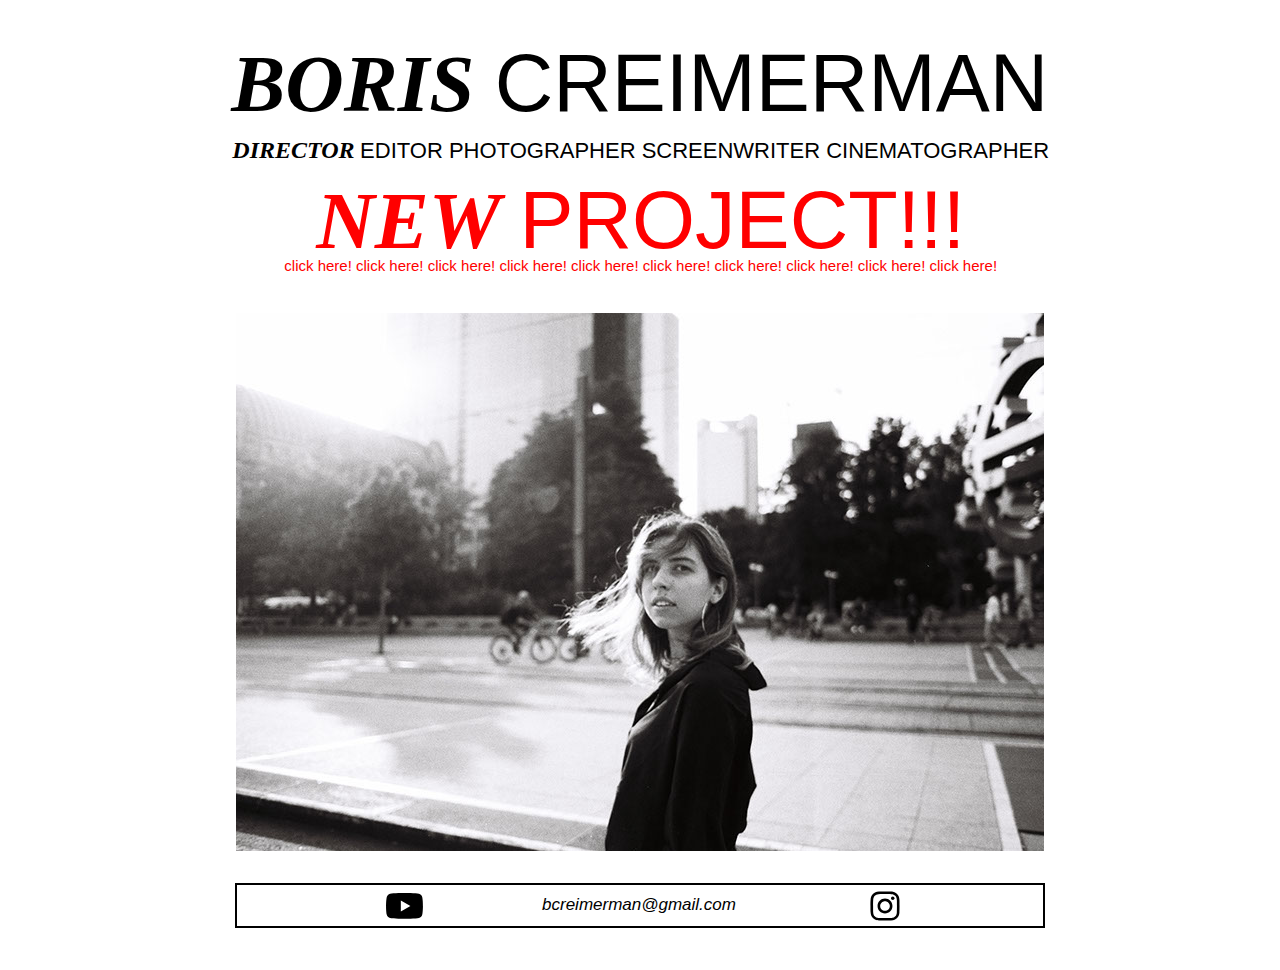
==== commit 6931f5b1: "Beta V002" ====
--- a/index.html
+++ b/index.html
@@ -23,11 +23,11 @@
   
   <link media="only screen and (max-width: 370px)" rel="alternate" href="http://boriscreimerman.com/phone/index.html"/>
   <link media="only screen and (max-width: 960px)" rel="alternate" href="http://boriscreimerman.com/tablet/index.html"/>
-  <link rel="shortcut icon" href="images/favicon.ico?crc=320080044"/>
+  <link rel="shortcut icon" href="images/favicon.ico?crc=217104693"/>
   <title>Boris Creimerman</title>
   <!-- CSS -->
   <link rel="stylesheet" type="text/css" href="css/site_global.css?crc=443350757"/>
-  <link rel="stylesheet" type="text/css" href="css/index.css?crc=62923924" id="pagesheet"/>
+  <link rel="stylesheet" type="text/css" href="css/index.css?crc=3906701333" id="pagesheet"/>
    </head>
  <body>
 
@@ -70,9 +70,9 @@
    </div>
    <div class="verticalspacer" data-offset-top="851" data-content-above-spacer="851" data-content-below-spacer="117"></div>
    <div class="clearfix grpelem" id="u2465"><!-- group -->
-    <a class="nonblock nontext clip_frame grpelem" id="u723" href="https://www.youtube.com/channel/UCPF6oVp97Bs-MNfJzuVcUgQ" target="_blank"><!-- svg --><img class="svg" id="u901" src="images/youtube_social_white_circle_(2017).svg?crc=3959308221" width="37" height="26" alt="" data-mu-svgfallback="images/youtube_social_white_circle_(2017)_poster_.png?crc=485683172"/></a>
+    <a class="nonblock nontext clip_frame grpelem" id="u723" href="https://www.youtube.com/channel/UCPF6oVp97Bs-MNfJzuVcUgQ" target="_blank"><!-- svg --><img class="svg" id="u901" src="images/youtube_social_white_circle_(2017).svg?crc=3959308221" width="37" height="26" alt="" data-mu-svgfallback="images/youtube_social_white_circle_(2017)_poster_.png?crc=19404613"/></a>
     <a class="nonblock nontext clearfix grpelem" id="u923-4" href="mailto:bcreimerman@gmail.com"><!-- content --><p>bcreimerman@gmail.com</p></a>
-    <a class="nonblock nontext clip_frame grpelem" id="u916" href="https://www.instagram.com/boriscreimerman/" target="_blank"><!-- svg --><img class="svg" id="u912" src="images/instagram-logo.svg?crc=4207710368" width="30" height="30" alt="" data-mu-svgfallback="images/instagram-logo_poster_.png?crc=3862602677"/></a>
+    <a class="nonblock nontext clip_frame grpelem" id="u916" href="https://www.instagram.com/boriscreimerman/" target="_blank"><!-- svg --><img class="svg" id="u912" src="images/instagram-logo.svg?crc=4207710368" width="30" height="30" alt="" data-mu-svgfallback="images/instagram-logo_poster_.png?crc=4190184675"/></a>
    </div>
   </div>
   <!-- Other scripts -->
--- a/css/index.css
+++ b/css/index.css
@@ -1 +1 @@
-.version.index{color:#000003;background-color:#C02494;}#page{z-index:1;min-height:875px;background-image:none;border-width:0px;border-color:#000000;background-color:transparent;padding-bottom:11px;width:100%;margin-left:auto;margin-right:auto;}#pu597-5{z-index:27;padding-bottom:0px;margin-right:-10000px;margin-top:35px;width:95.94%;margin-left:2.04%;}#u597-5{z-index:27;min-height:86px;background-color:transparent;text-align:center;font-size:81px;line-height:97px;font-family:Times, Times New Roman, Georgia, serif;font-weight:bold;font-style:italic;position:relative;width:99.9%;margin-left:0.06%;left:-0.5000000000000107px;}#u601-6{z-index:32;min-height:29px;background-color:transparent;text-align:center;font-size:22px;line-height:26px;font-family:Times, Times New Roman, Georgia, serif;font-weight:bold;font-style:italic;margin-top:3px;position:relative;width:99.9%;margin-left:0.06%;left:0.49999999999998934px;}#u601-4{line-height:0px;}#u601{font-size:24px;line-height:29px;}#u601-2{line-height:26px;}#u601-3{font-family:Helvetica, Helvetica Neue, Arial, sans-serif;font-weight:normal;font-style:normal;line-height:26px;}#u2269-7{z-index:38;min-height:109px;background-color:transparent;text-align:center;color:#FF0000;position:relative;margin-right:-10000px;margin-top:183px;width:87.19%;left:6.46%;}#u2269-3{font-size:81px;line-height:75px;font-family:Times, Times New Roman, Georgia, serif;font-weight:bold;font-style:italic;}#u597-2,#u2269-2{font-family:Helvetica, Helvetica Neue, Arial, sans-serif;font-weight:normal;font-style:normal;}#u2269-5{font-size:15px;line-height:14px;font-family:Helvetica, Helvetica Neue, Arial, sans-serif;}#slideshowu299{z-index:11;width:0.01px;height:538px;position:relative;margin-right:-10000px;margin-top:313px;margin-left:50%;left:-404px;}#u311{position:absolute;width:808px;height:538px;background-color:transparent;}#u311popup{z-index:12;}#u1636{z-index:13;width:808px;height:538px;border-width:0px;border-color:transparent;background-color:transparent;margin-right:-10000px;position:relative;}#u312{z-index:15;width:808px;height:538px;border-width:0px;border-color:transparent;background-color:transparent;margin-right:-10000px;position:relative;}#u1720{z-index:17;width:808px;height:538px;border-width:0px;border-color:transparent;background-color:transparent;margin-right:-10000px;position:relative;}#u1720_img{padding:61px 1px 62px;}#u466{z-index:19;width:808px;height:538px;border-width:0px;border-color:transparent;background-color:transparent;margin-right:-10000px;position:relative;}#u466_img{padding-top:28px;padding-bottom:29px;}#u1692{z-index:21;width:808px;height:538px;border-width:0px;border-color:transparent;background-color:transparent;margin-right:-10000px;position:relative;}#u1636_img,#u1692_img{margin-top:-1px;margin-bottom:-2px;}#u518{z-index:23;width:808px;height:538px;border-width:0px;border-color:transparent;background-color:transparent;margin-right:-10000px;position:relative;}#u312_img,#u518_img{padding-left:1px;}#u1664{z-index:25;width:808px;height:538px;border-width:0px;border-color:transparent;background-color:transparent;margin-right:-10000px;position:relative;}#u1664_img{padding-top:37px;padding-bottom:38px;}.SSFirstButton,.SSPreviousButton,.SSNextButton,.SSLastButton,.SSSlideLink,.SSCloseButton{cursor:pointer;}.SSSlideLoading{background:url("../images/loading.gif?crc=3815509949") no-repeat center center;}.css_verticalspacer .verticalspacer{height:calc(100vh - 968px);}#u2465{z-index:2;width:806px;border-style:solid;border-width:2px;border-color:#000000;background-color:#FFFFFF;padding-bottom:5px;position:relative;margin-right:-10000px;margin-top:30px;margin-left:50%;left:-405px;}#u723{z-index:3;width:37px;background-color:transparent;position:relative;margin-right:-10000px;margin-top:8px;margin-left:50%;left:-254px;}#u901{z-index:4;display:block;}#u923-4{z-index:7;width:198px;min-height:14px;background-color:transparent;text-align:center;font-size:17px;line-height:20px;font-family:Helvetica, Helvetica Neue, Arial, sans-serif;font-style:italic;position:relative;margin-right:-10000px;margin-top:10px;margin-left:50%;left:-100px;}#u916{z-index:5;width:30px;background-color:transparent;position:relative;margin-right:-10000px;margin-top:6px;margin-left:50%;left:230px;}#u912{z-index:6;display:block;}#muse_css_mq,.html{background-color:#FFFFFF;}body{position:relative;min-width:960px;padding-bottom:32px;}.verticalspacer{min-height:1px;}+.version.index{color:#0000E8;background-color:#DB8815;}#page{z-index:1;min-height:876px;background-image:none;border-width:0px;border-color:#000000;background-color:transparent;padding-bottom:10px;width:100%;margin-left:auto;margin-right:auto;}#pu597-5{z-index:27;padding-bottom:0px;margin-right:-10000px;margin-top:35px;width:95.94%;margin-left:2.04%;}#u597-5{z-index:27;min-height:86px;background-color:transparent;text-align:center;font-size:81px;line-height:97px;font-family:Times, Times New Roman, Georgia, serif;font-weight:bold;font-style:italic;position:relative;width:99.9%;margin-left:0.06%;left:-0.5000000000000107px;}#u601-6{z-index:32;min-height:29px;background-color:transparent;text-align:center;font-size:22px;line-height:26px;font-family:Times, Times New Roman, Georgia, serif;font-weight:bold;font-style:italic;margin-top:3px;position:relative;width:99.9%;margin-left:0.06%;left:0.49999999999998934px;}#u601-4{line-height:0px;}#u601{font-size:24px;line-height:29px;}#u601-2{line-height:26px;}#u601-3{font-family:Helvetica, Helvetica Neue, Arial, sans-serif;font-weight:normal;font-style:normal;line-height:26px;}#u2269-7{z-index:38;min-height:109px;background-color:transparent;text-align:center;color:#FF0000;position:relative;margin-right:-10000px;margin-top:183px;width:87.19%;left:6.46%;}#u2269-3{font-size:81px;line-height:75px;font-family:Times, Times New Roman, Georgia, serif;font-weight:bold;font-style:italic;}#u597-2,#u2269-2{font-family:Helvetica, Helvetica Neue, Arial, sans-serif;font-weight:normal;font-style:normal;}#u2269-5{font-size:15px;line-height:14px;font-family:Helvetica, Helvetica Neue, Arial, sans-serif;}#slideshowu299{z-index:11;width:0.01px;height:538px;position:relative;margin-right:-10000px;margin-top:313px;margin-left:50%;left:-404px;}#u311{position:absolute;width:808px;height:538px;background-color:transparent;}#u311popup{z-index:12;}#u1636{z-index:13;width:808px;height:538px;border-width:0px;border-color:transparent;background-color:transparent;margin-right:-10000px;position:relative;}#u312{z-index:15;width:808px;height:538px;border-width:0px;border-color:transparent;background-color:transparent;margin-right:-10000px;position:relative;}#u1720{z-index:17;width:808px;height:538px;border-width:0px;border-color:transparent;background-color:transparent;margin-right:-10000px;position:relative;}#u1720_img{padding:61px 1px 62px;}#u466{z-index:19;width:808px;height:538px;border-width:0px;border-color:transparent;background-color:transparent;margin-right:-10000px;position:relative;}#u466_img{padding-top:28px;padding-bottom:29px;}#u1692{z-index:21;width:808px;height:538px;border-width:0px;border-color:transparent;background-color:transparent;margin-right:-10000px;position:relative;}#u1636_img,#u1692_img{margin-top:-1px;margin-bottom:-2px;}#u518{z-index:23;width:808px;height:538px;border-width:0px;border-color:transparent;background-color:transparent;margin-right:-10000px;position:relative;}#u312_img,#u518_img{padding-left:1px;}#u1664{z-index:25;width:808px;height:538px;border-width:0px;border-color:transparent;background-color:transparent;margin-right:-10000px;position:relative;}#u1664_img{padding-top:37px;padding-bottom:38px;}.SSFirstButton,.SSPreviousButton,.SSNextButton,.SSLastButton,.SSSlideLink,.SSCloseButton{cursor:pointer;}.SSSlideLoading{background:url("../images/loading.gif?crc=3815509949") no-repeat center center;}.css_verticalspacer .verticalspacer{height:calc(100vh - 968px);}#u2465{z-index:2;width:806px;border-style:solid;border-width:2px;border-color:#000000;background-color:#FFFFFF;padding-bottom:5px;position:relative;margin-right:-10000px;margin-top:31px;margin-left:50%;left:-405px;}#u723{z-index:3;width:37px;background-color:transparent;position:relative;margin-right:-10000px;margin-top:8px;margin-left:50%;left:-254px;}#u901{z-index:4;display:block;}#u923-4{z-index:7;width:198px;min-height:14px;background-color:transparent;text-align:center;font-size:17px;line-height:20px;font-family:Helvetica, Helvetica Neue, Arial, sans-serif;font-style:italic;position:relative;margin-right:-10000px;margin-top:10px;margin-left:50%;left:-100px;}#u916{z-index:5;width:30px;background-color:transparent;position:relative;margin-right:-10000px;margin-top:6px;margin-left:50%;left:230px;}#u912{z-index:6;display:block;}#muse_css_mq,.html{background-color:#FFFFFF;}body{position:relative;min-width:960px;padding-bottom:32px;}.verticalspacer{min-height:1px;}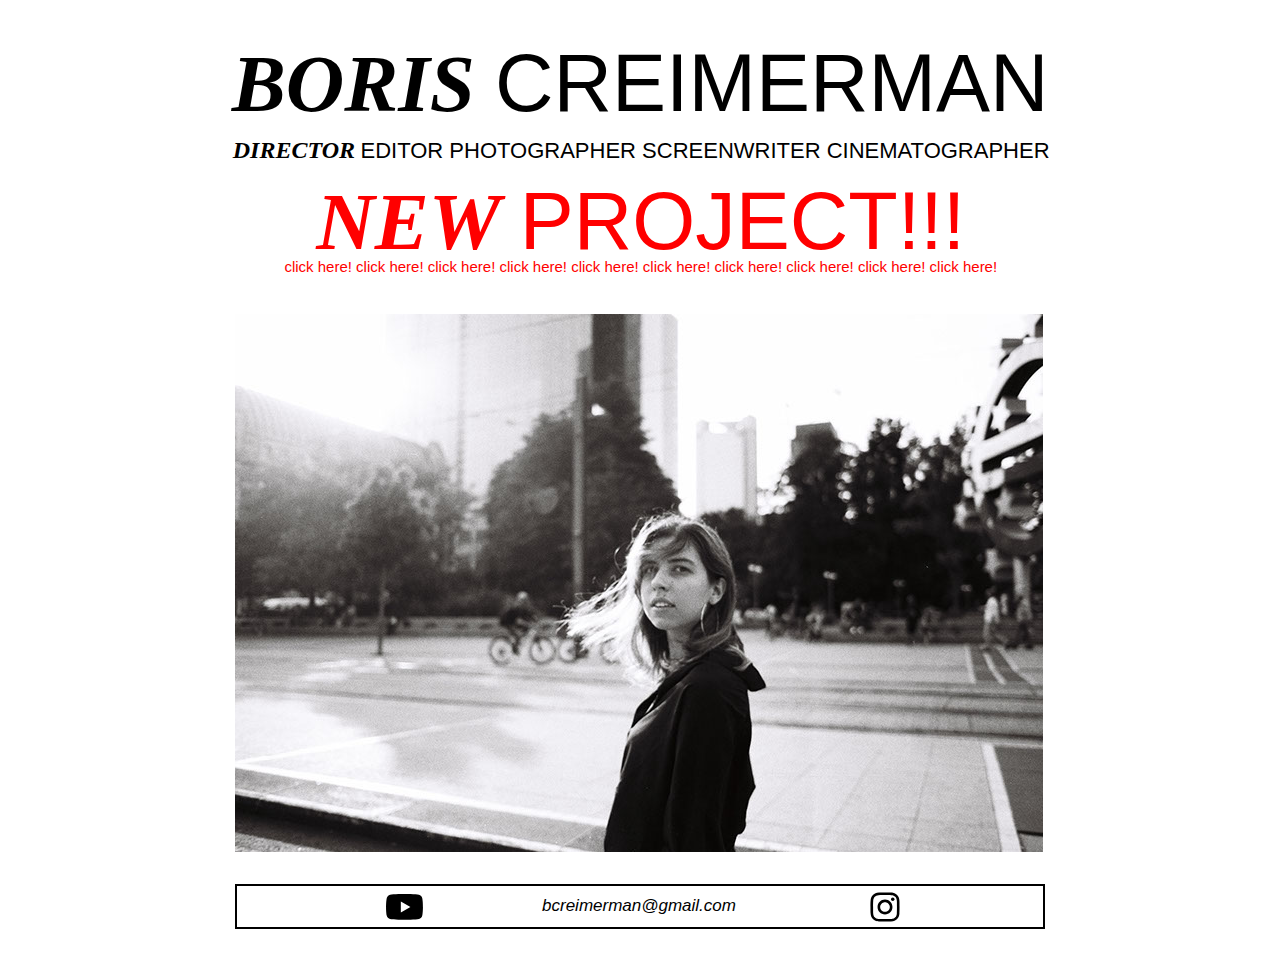
==== commit 2abe0f93: "MUSE Commit 10.06.2020 V2 WOHNUNG" ====
--- a/index.html
+++ b/index.html
@@ -5,14 +5,14 @@
   <meta http-equiv="Content-type" content="text/html;charset=UTF-8"/>
   <meta name="description" content="Boris Creimerman"/>
   <meta name="keywords" content="Film, Photography, Editing, Editor, Director, Camera, "/>
-  <meta name="generator" content="2017.0.3.363"/>
+  <meta name="generator" content="2018.1.1.386"/>
   <meta name="viewport" content="width=device-width, initial-scale=1.0"/>
   
   <script type="text/javascript">
    // Redirect to phone/tablet as necessary
-(function(a,b,c){var d=function(){if(navigator.maxTouchPoints>1)return!0;if(window.matchMedia&&window.matchMedia("(-moz-touch-enabled)").matches)return!0;for(var a=["Webkit","Moz","O","ms","Khtml"],b=0,c=a.length;b<c;b++){var f=a[b]+"MaxTouchPoints";if(f in navigator&&navigator[f])return!0}try{return document.createEvent("TouchEvent"),!0}catch(d){}return!1}(),g=function(a){a+="=";for(var b=document.cookie.split(";"),c=0;c<b.length;c++){for(var f=b[c];f.charAt(0)==" ";)f=f.substring(1,f.length);if(f.indexOf(a)==
-0)return f.substring(a.length,f.length)}return null};if(g("inbrowserediting")!="true"){var f,g=g("devicelock");g=="phone"&&c?f=c:g=="tablet"&&b&&(f=b);if(g!=a&&!f)if(window.matchMedia)window.matchMedia("(max-device-width: 415px)").matches&&c?f=c:window.matchMedia("(max-device-width: 960px)").matches&&b&&d&&(f=b);else{var a=Math.min(screen.width,screen.height)/(window.devicePixelRatio||1),g=window.screen.systemXDPI||0,i=window.screen.systemYDPI||0,g=g>0&&i>0?Math.min(screen.width/g,screen.height/i):
-0;(a<=370||g!=0&&g<=3)&&c?f=c:a<=960&&b&&d&&(f=b)}if(f)document.location=f+(document.location.search||"")+(document.location.hash||""),document.write('<style type="text/css">body {visibility:hidden}</style>')}})("desktop","tablet/index.html","phone/index.html");
+(function(c,b,d){var a=function(){if(navigator.maxTouchPoints>1)return!0;if(window.matchMedia&&window.matchMedia("(-moz-touch-enabled)").matches)return!0;for(var a=["Webkit","Moz","O","ms","Khtml"],b=0,c=a.length;b<c;b++){var d=a[b]+"MaxTouchPoints";if(d in navigator&&navigator[d])return!0}try{return document.createEvent("TouchEvent"),!0}catch(f){}return!1}(),f=function(a){a+="=";for(var b=document.cookie.split(";"),c=0;c<b.length;c++){for(var d=b[c];d.charAt(0)==" ";)d=d.substring(1,d.length);if(d.indexOf(a)==
+0)return d.substring(a.length,d.length)}return null};if(f("inbrowserediting")!="true"){var h,f=f("devicelock");f=="phone"&&d?h=d:f=="tablet"&&b&&(h=b);if(f!=c&&!h)if(window.matchMedia)window.matchMedia("(max-device-width: 415px)").matches&&d?h=d:window.matchMedia("(max-device-width: 960px)").matches&&b&&a&&(h=b);else{var c=Math.min(screen.width,screen.height)/(window.devicePixelRatio||1),f=window.screen.systemXDPI||0,g=window.screen.systemYDPI||0,f=f>0&&g>0?Math.min(screen.width/f,screen.height/g):
+0;(c<=370||f!=0&&f<=3)&&d?h=d:c<=960&&b&&a&&(h=b)}if(h)b=document.location.search||"",d=document.location.hash||"",document.write('<style type="text/css">body {visibility:hidden}</style>'),document.location=h+b+d}})("desktop","tablet/index.html","phone/index.html");
 
 // Update the 'nojs'/'js' class on the html node
 document.documentElement.className = document.documentElement.className.replace(/\bnojs\b/g, 'js');
@@ -26,78 +26,79 @@
   <link rel="shortcut icon" href="images/favicon.ico?crc=217104693"/>
   <title>Boris Creimerman</title>
   <!-- CSS -->
-  <link rel="stylesheet" type="text/css" href="css/site_global.css?crc=443350757"/>
-  <link rel="stylesheet" type="text/css" href="css/index.css?crc=3906701333" id="pagesheet"/>
+  <link rel="stylesheet" type="text/css" href="css/site_global.css?crc=444006867"/>
+  <link rel="stylesheet" type="text/css" href="css/index.css?crc=146551583" id="pagesheet"/>
    </head>
  <body>
 
   <div class="clearfix borderbox" id="page"><!-- group -->
    <div class="clearfix grpelem" id="pu597-5"><!-- column -->
-    <div class="clearfix colelem" id="u597-5"><!-- content -->
+    <div class="clearfix colelem" id="u597-5" data-sizePolicy="fluidWidth" data-pintopage="page_fixedCenter"><!-- content -->
      <p>BORIS <span id="u597-2">CREIMERMAN</span></p>
     </div>
-    <div class="clearfix colelem" id="u601-6"><!-- content -->
+    <div class="clearfix colelem" id="u601-6" data-sizePolicy="fluidWidth" data-pintopage="page_fixedCenter"><!-- content -->
      <p id="u601-4"><span id="u601">DIRECTOR</span><span id="u601-2"> </span><span id="u601-3">EDITOR PHOTOGRAPHER SCREENWRITER CINEMATOGRAPHER</span></p>
     </div>
-   </div>
-   <a class="nonblock nontext clearfix grpelem" id="u2269-7" href="threesome.html"><!-- content --><p id="u2269-3">NEW <span id="u2269-2">PROJECT!!!</span></p><p id="u2269-5">click here! click here! click here! click here! click here! click here! click here! click here! click here! click here!</p></a>
-   <div class="SlideShowWidget clearfix grpelem" id="slideshowu299"><!-- none box -->
-    <div class="popup_anchor" id="u311popup">
-     <div class="SlideShowContentPanel clearfix" id="u311"><!-- stack box -->
-      <div class="SSSlide clip_frame clearfix grpelem" id="u1636"><!-- image -->
-       <img class="ImageInclude position_content" id="u1636_img" data-src="images/000028.jpg?crc=114596032" src="images/blank.gif?crc=4208392903" alt="" data-width="808" data-height="541"/>
-      </div>
-      <div class="SSSlide invi clip_frame grpelem" id="u312"><!-- image -->
-       <img class="block ImageInclude" id="u312_img" data-src="images/r-8.jpg?crc=4069013" src="images/blank.gif?crc=4208392903" alt="" data-width="807" data-height="538"/>
-      </div>
-      <div class="SSSlide invi clip_frame grpelem" id="u1720"><!-- image -->
-       <img class="block ImageInclude" id="u1720_img" data-src="images/000003-edit.jpg?crc=3806050277" src="images/blank.gif?crc=4208392903" alt="" data-width="806" data-height="415"/>
-      </div>
-      <div class="SSSlide invi clip_frame grpelem" id="u466"><!-- image -->
-       <img class="block ImageInclude" id="u466_img" data-src="images/r-2.jpg?crc=382268513" src="images/blank.gif?crc=4208392903" alt="" data-width="808" data-height="481"/>
-      </div>
-      <div class="SSSlide invi clip_frame clearfix grpelem" id="u1692"><!-- image -->
-       <img class="ImageInclude position_content" id="u1692_img" data-src="images/000009.jpg?crc=46117019" src="images/blank.gif?crc=4208392903" alt="" data-width="808" data-height="541"/>
-      </div>
-      <div class="SSSlide invi clip_frame grpelem" id="u518"><!-- image -->
-       <img class="block ImageInclude" id="u518_img" data-src="images/r-7.jpg?crc=4289720836" src="images/blank.gif?crc=4208392903" alt="" data-width="807" data-height="538"/>
-      </div>
-      <div class="SSSlide invi clip_frame grpelem" id="u1664"><!-- image -->
-       <img class="block ImageInclude" id="u1664_img" data-src="images/000026-edit.jpg?crc=3970632027" src="images/blank.gif?crc=4208392903" alt="" data-width="808" data-height="463"/>
+    <a class="nonblock nontext clearfix colelem" id="u2269-7" href="threesome.html"><!-- content --><p id="u2269-3">NEW <span id="u2269-2">PROJECT!!!</span></p><p id="u2269-5">click here! click here! click here! click here! click here! click here! click here! click here! click here! click here!</p></a>
+    <div class="SlideShowWidget clearfix colelem" id="slideshowu299" data-sizePolicy="fixed" data-pintopage="page_fixedCenter"><!-- none box -->
+     <div class="popup_anchor" id="u311popup">
+      <div class="SlideShowContentPanel clearfix" id="u311" data-sizePolicy="fixed" data-pintopage="page_fixedLeft"><!-- stack box -->
+       <div class="SSSlide clip_frame clearfix grpelem" id="u1636" data-sizePolicy="fixed" data-pintopage="page_fixedLeft"><!-- image -->
+        <img class="ImageInclude position_content" id="u1636_img" data-src="images/000028.jpg?crc=114596032" src="images/blank.gif?crc=4208392903" alt="" data-width="808" data-height="541"/>
+       </div>
+       <div class="SSSlide invi clip_frame grpelem" id="u312" data-sizePolicy="fixed" data-pintopage="page_fixedLeft"><!-- image -->
+        <img class="block ImageInclude" id="u312_img" data-src="images/r-8.jpg?crc=4069013" src="images/blank.gif?crc=4208392903" alt="" data-width="807" data-height="538"/>
+       </div>
+       <div class="SSSlide invi clip_frame grpelem" id="u1720" data-sizePolicy="fixed" data-pintopage="page_fixedLeft"><!-- image -->
+        <img class="block ImageInclude" id="u1720_img" data-src="images/000003-edit.jpg?crc=3806050277" src="images/blank.gif?crc=4208392903" alt="" data-width="806" data-height="415"/>
+       </div>
+       <div class="SSSlide invi clip_frame grpelem" id="u466" data-sizePolicy="fixed" data-pintopage="page_fixedLeft"><!-- image -->
+        <img class="block ImageInclude" id="u466_img" data-src="images/r-2.jpg?crc=382268513" src="images/blank.gif?crc=4208392903" alt="" data-width="808" data-height="481"/>
+       </div>
+       <div class="SSSlide invi clip_frame clearfix grpelem" id="u1692" data-sizePolicy="fixed" data-pintopage="page_fixedLeft"><!-- image -->
+        <img class="ImageInclude position_content" id="u1692_img" data-src="images/000009.jpg?crc=46117019" src="images/blank.gif?crc=4208392903" alt="" data-width="808" data-height="541"/>
+       </div>
+       <div class="SSSlide invi clip_frame grpelem" id="u518" data-sizePolicy="fixed" data-pintopage="page_fixedLeft"><!-- image -->
+        <img class="block ImageInclude" id="u518_img" data-src="images/r-7.jpg?crc=4289720836" src="images/blank.gif?crc=4208392903" alt="" data-width="807" data-height="538"/>
+       </div>
+       <div class="SSSlide invi clip_frame grpelem" id="u1664" data-sizePolicy="fixed" data-pintopage="page_fixedLeft"><!-- image -->
+        <img class="block ImageInclude" id="u1664_img" data-src="images/000026-edit.jpg?crc=3970632027" src="images/blank.gif?crc=4208392903" alt="" data-width="808" data-height="463"/>
+       </div>
       </div>
      </div>
     </div>
    </div>
-   <div class="verticalspacer" data-offset-top="851" data-content-above-spacer="851" data-content-below-spacer="117"></div>
+   <div class="verticalspacer" data-offset-top="851" data-content-above-spacer="851" data-content-below-spacer="117" data-sizePolicy="fixed" data-pintopage="page_fixedLeft"></div>
    <div class="clearfix grpelem" id="u2465"><!-- group -->
-    <a class="nonblock nontext clip_frame grpelem" id="u723" href="https://www.youtube.com/channel/UCPF6oVp97Bs-MNfJzuVcUgQ" target="_blank"><!-- svg --><img class="svg" id="u901" src="images/youtube_social_white_circle_(2017).svg?crc=3959308221" width="37" height="26" alt="" data-mu-svgfallback="images/youtube_social_white_circle_(2017)_poster_.png?crc=19404613"/></a>
-    <a class="nonblock nontext clearfix grpelem" id="u923-4" href="mailto:bcreimerman@gmail.com"><!-- content --><p>bcreimerman@gmail.com</p></a>
-    <a class="nonblock nontext clip_frame grpelem" id="u916" href="https://www.instagram.com/boriscreimerman/" target="_blank"><!-- svg --><img class="svg" id="u912" src="images/instagram-logo.svg?crc=4207710368" width="30" height="30" alt="" data-mu-svgfallback="images/instagram-logo_poster_.png?crc=4190184675"/></a>
+    <a class="nonblock nontext clip_frame grpelem" id="u723" href="https://www.youtube.com/channel/UCPF6oVp97Bs-MNfJzuVcUgQ" target="_blank" data-sizePolicy="fixed" data-pintopage="page_fixedCenter"><!-- svg --><img class="svg" id="u901" src="images/youtube_social_white_circle_(2017).svg?crc=3959308221" width="37" height="26" alt="" data-mu-svgfallback="images/youtube_social_white_circle_(2017)_poster_.png?crc=19404613"/></a>
+    <a class="nonblock nontext clearfix grpelem" id="u923-4" href="mailto:bcreimerman@gmail.com" data-sizePolicy="fixed" data-pintopage="page_fixedCenter"><!-- content --><p>bcreimerman@gmail.com</p></a>
+    <a class="nonblock nontext clip_frame grpelem" id="u916" href="https://www.instagram.com/boriscreimerman/" target="_blank" data-sizePolicy="fixed" data-pintopage="page_fixedCenter"><!-- svg --><img class="svg" id="u912" src="images/instagram-logo.svg?crc=4207710368" width="30" height="30" alt="" data-mu-svgfallback="images/instagram-logo_poster_.png?crc=4190184675"/></a>
    </div>
   </div>
   <!-- Other scripts -->
   <script type="text/javascript">
-   // Decide weather to suppress missing file error or not based on preference setting
+   // Decide whether to suppress missing file error or not based on preference setting
 var suppressMissingFileError = false
 </script>
   <script type="text/javascript">
-   window.Muse.assets.check=function(d){if(!window.Muse.assets.checked){window.Muse.assets.checked=!0;var b={},c=function(a,b){if(window.getComputedStyle){var c=window.getComputedStyle(a,null);return c&&c.getPropertyValue(b)||c&&c[b]||""}if(document.documentElement.currentStyle)return(c=a.currentStyle)&&c[b]||a.style&&a.style[b]||"";return""},a=function(a){if(a.match(/^rgb/))return a=a.replace(/\s+/g,"").match(/([\d\,]+)/gi)[0].split(","),(parseInt(a[0])<<16)+(parseInt(a[1])<<8)+parseInt(a[2]);if(a.match(/^\#/))return parseInt(a.substr(1),
-16);return 0},g=function(g){for(var f=document.getElementsByTagName("link"),h=0;h<f.length;h++)if("text/css"==f[h].type){var i=(f[h].href||"").match(/\/?css\/([\w\-]+\.css)\?crc=(\d+)/);if(!i||!i[1]||!i[2])break;b[i[1]]=i[2]}f=document.createElement("div");f.className="version";f.style.cssText="display:none; width:1px; height:1px;";document.getElementsByTagName("body")[0].appendChild(f);for(h=0;h<Muse.assets.required.length;){var i=Muse.assets.required[h],l=i.match(/([\w\-\.]+)\.(\w+)$/),k=l&&l[1]?
-l[1]:null,l=l&&l[2]?l[2]:null;switch(l.toLowerCase()){case "css":k=k.replace(/\W/gi,"_").replace(/^([^a-z])/gi,"_$1");f.className+=" "+k;k=a(c(f,"color"));l=a(c(f,"backgroundColor"));k!=0||l!=0?(Muse.assets.required.splice(h,1),"undefined"!=typeof b[i]&&(k!=b[i]>>>24||l!=(b[i]&16777215))&&Muse.assets.outOfDate.push(i)):h++;f.className="version";break;case "js":h++;break;default:throw Error("Unsupported file type: "+l);}}d?d().jquery!="1.8.3"&&Muse.assets.outOfDate.push("jquery-1.8.3.min.js"):Muse.assets.required.push("jquery-1.8.3.min.js");
-f.parentNode.removeChild(f);if(Muse.assets.outOfDate.length||Muse.assets.required.length)f="Some files on the server may be missing or incorrect. Clear browser cache and try again. If the problem persists please contact website author.",g&&Muse.assets.outOfDate.length&&(f+="\nOut of date: "+Muse.assets.outOfDate.join(",")),g&&Muse.assets.required.length&&(f+="\nMissing: "+Muse.assets.required.join(",")),suppressMissingFileError?(f+="\nUse SuppressMissingFileError key in AppPrefs.xml to show missing file error pop up.",console.log(f)):alert(f)};location&&location.search&&location.search.match&&location.search.match(/muse_debug/gi)?
-setTimeout(function(){g(!0)},5E3):g()}};
-var muse_init=function(){require.config({baseUrl:""});require(["jquery","museutils","whatinput","webpro","musewpslideshow","jquery.museoverlay","touchswipe","jquery.watch"],function(d){var $ = d;$(document).ready(function(){try{
+   window.Muse.assets.check=function(c){if(!window.Muse.assets.checked){window.Muse.assets.checked=!0;var b={},d=function(a,b){if(window.getComputedStyle){var c=window.getComputedStyle(a,null);return c&&c.getPropertyValue(b)||c&&c[b]||""}if(document.documentElement.currentStyle)return(c=a.currentStyle)&&c[b]||a.style&&a.style[b]||"";return""},a=function(a){if(a.match(/^rgb/))return a=a.replace(/\s+/g,"").match(/([\d\,]+)/gi)[0].split(","),(parseInt(a[0])<<16)+(parseInt(a[1])<<8)+parseInt(a[2]);if(a.match(/^\#/))return parseInt(a.substr(1),
+16);return 0},f=function(f){for(var g=document.getElementsByTagName("link"),j=0;j<g.length;j++)if("text/css"==g[j].type){var l=(g[j].href||"").match(/\/?css\/([\w\-]+\.css)\?crc=(\d+)/);if(!l||!l[1]||!l[2])break;b[l[1]]=l[2]}g=document.createElement("div");g.className="version";g.style.cssText="display:none; width:1px; height:1px;";document.getElementsByTagName("body")[0].appendChild(g);for(j=0;j<Muse.assets.required.length;){var l=Muse.assets.required[j],k=l.match(/([\w\-\.]+)\.(\w+)$/),i=k&&k[1]?
+k[1]:null,k=k&&k[2]?k[2]:null;switch(k.toLowerCase()){case "css":i=i.replace(/\W/gi,"_").replace(/^([^a-z])/gi,"_$1");g.className+=" "+i;i=a(d(g,"color"));k=a(d(g,"backgroundColor"));i!=0||k!=0?(Muse.assets.required.splice(j,1),"undefined"!=typeof b[l]&&(i!=b[l]>>>24||k!=(b[l]&16777215))&&Muse.assets.outOfDate.push(l)):j++;g.className="version";break;case "js":j++;break;default:throw Error("Unsupported file type: "+k);}}c?c().jquery!="1.8.3"&&Muse.assets.outOfDate.push("jquery-1.8.3.min.js"):Muse.assets.required.push("jquery-1.8.3.min.js");
+g.parentNode.removeChild(g);if(Muse.assets.outOfDate.length||Muse.assets.required.length)g="Some files on the server may be missing or incorrect. Clear browser cache and try again. If the problem persists please contact website author.",f&&Muse.assets.outOfDate.length&&(g+="\nOut of date: "+Muse.assets.outOfDate.join(",")),f&&Muse.assets.required.length&&(g+="\nMissing: "+Muse.assets.required.join(",")),suppressMissingFileError?(g+="\nUse SuppressMissingFileError key in AppPrefs.xml to show missing file error pop up.",console.log(g)):alert(g)};location&&location.search&&location.search.match&&location.search.match(/muse_debug/gi)?
+setTimeout(function(){f(!0)},5E3):f()}};
+var muse_init=function(){require.config({baseUrl:""});require(["jquery","museutils","whatinput","webpro","musewpslideshow","jquery.museoverlay","touchswipe","jquery.watch"],function(c){var $ = c;$(document).ready(function(){try{
 window.Muse.assets.check($);/* body */
 Muse.Utils.transformMarkupToFixBrowserProblemsPreInit();/* body */
 Muse.Utils.prepHyperlinks(true);/* body */
+Muse.Utils.makeButtonsVisibleAfterSettingMinWidth();/* body */
+Muse.Utils.initWidget('#slideshowu299', ['#bp_infinity'], function(elem) { var widget = new WebPro.Widget.ContentSlideShow(elem, {autoPlay:true,displayInterval:6000,slideLinkStopsSlideShow:false,transitionStyle:'fading',lightboxEnabled_runtime:false,shuffle:false,transitionDuration:500,enableSwipe:false,elastic:'off',resumeAutoplay:true,resumeAutoplayInterval:3000,playOnce:false,autoActivate_runtime:false,isResponsive:false}); $(elem).data('widget', widget); return widget; });/* #slideshowu299 */
 Muse.Utils.fullPage('#page');/* 100% height page */
-Muse.Utils.initWidget('#slideshowu299', ['#bp_infinity'], function(elem) { var widget = new WebPro.Widget.ContentSlideShow(elem, {autoPlay:true,displayInterval:6000,slideLinkStopsSlideShow:false,transitionStyle:'fading',lightboxEnabled_runtime:false,shuffle:false,transitionDuration:500,enableSwipe:false,elastic:'off',resumeAutoplay:true,resumeAutoplayInterval:3000,playOnce:false,autoActivate_runtime:false}); $(elem).data('widget', widget); return widget; });/* #slideshowu299 */
 Muse.Utils.showWidgetsWhenReady();/* body */
 Muse.Utils.transformMarkupToFixBrowserProblems();/* body */
 }catch(b){if(b&&"function"==typeof b.notify?b.notify():Muse.Assert.fail("Error calling selector function: "+b),false)throw b;}})})};
 
 </script>
   <!-- RequireJS script -->
-  <script src="scripts/require.js?crc=85721165" type="text/javascript" async data-main="scripts/museconfig.js?crc=436936948" onload="if (requirejs) requirejs.onError = function(requireType, requireModule) { if (requireType && requireType.toString && requireType.toString().indexOf && 0 <= requireType.toString().indexOf('#scripterror')) window.Muse.assets.check(); }" onerror="window.Muse.assets.check();"></script>
+  <script src="scripts/require.js?crc=4177726516" type="text/javascript" async data-main="scripts/museconfig.js?crc=3936894949" onload="if (requirejs) requirejs.onError = function(requireType, requireModule) { if (requireType && requireType.toString && requireType.toString().indexOf && 0 <= requireType.toString().indexOf('#scripterror')) window.Muse.assets.check(); }" onerror="window.Muse.assets.check();"></script>
    </body>
 </html>
--- a/css/site_global.css
+++ b/css/site_global.css
@@ -1 +1 @@
-html{min-height:100%;min-width:100%;-ms-text-size-adjust:none;}body,div,dl,dt,dd,ul,ol,li,nav,h1,h2,h3,h4,h5,h6,pre,code,form,fieldset,legend,input,button,textarea,p,blockquote,th,td,a{margin:0px;padding:0px;border-width:0px;border-style:solid;border-color:transparent;-webkit-transform-origin:left top;-ms-transform-origin:left top;-o-transform-origin:left top;transform-origin:left top;background-repeat:no-repeat;}button.submit-btn{-moz-box-sizing:content-box;-webkit-box-sizing:content-box;box-sizing:content-box;}.transition{-webkit-transition-property:background-image,background-position,background-color,border-color,border-radius,color,font-size,font-style,font-weight,letter-spacing,line-height,text-align,box-shadow,text-shadow,opacity;transition-property:background-image,background-position,background-color,border-color,border-radius,color,font-size,font-style,font-weight,letter-spacing,line-height,text-align,box-shadow,text-shadow,opacity;}.transition *{-webkit-transition:inherit;transition:inherit;}table{border-collapse:collapse;border-spacing:0px;}fieldset,img{border:0px;border-style:solid;-webkit-transform-origin:left top;-ms-transform-origin:left top;-o-transform-origin:left top;transform-origin:left top;}address,caption,cite,code,dfn,em,strong,th,var,optgroup{font-style:inherit;font-weight:inherit;}del,ins{text-decoration:none;}li{list-style:none;}caption,th{text-align:left;}h1,h2,h3,h4,h5,h6{font-size:100%;font-weight:inherit;}input,button,textarea,select,optgroup,option{font-family:inherit;font-size:inherit;font-style:inherit;font-weight:inherit;}.form-grp input,.form-grp textarea{-webkit-appearance:none;-webkit-border-radius:0;}body{font-family:Arial, Helvetica Neue, Helvetica, sans-serif;text-align:left;font-size:14px;line-height:17px;word-wrap:break-word;text-rendering:optimizeLegibility;-moz-font-feature-settings:'liga';-ms-font-feature-settings:'liga';-webkit-font-feature-settings:'liga';font-feature-settings:'liga';}a:link{color:#0000FF;text-decoration:underline;}a:visited{color:#800080;text-decoration:underline;}a:hover{color:#0000FF;text-decoration:underline;}a:active{color:#EE0000;text-decoration:underline;}a.nontext{color:black;text-decoration:none;font-style:normal;font-weight:normal;}.normal_text{color:#000000;direction:ltr;font-family:Arial, Helvetica Neue, Helvetica, sans-serif;font-size:14px;font-style:normal;font-weight:normal;letter-spacing:0px;line-height:17px;text-align:left;text-decoration:none;text-indent:0px;text-transform:none;vertical-align:0px;padding:0px;}.list0 li:before{position:absolute;right:100%;letter-spacing:0px;text-decoration:none;font-weight:normal;font-style:normal;}.rtl-list li:before{right:auto;left:100%;}.nls-None > li:before,.nls-None .list3 > li:before,.nls-None .list6 > li:before{margin-right:6px;content:'•';}.nls-None .list1 > li:before,.nls-None .list4 > li:before,.nls-None .list7 > li:before{margin-right:6px;content:'○';}.nls-None,.nls-None .list1,.nls-None .list2,.nls-None .list3,.nls-None .list4,.nls-None .list5,.nls-None .list6,.nls-None .list7,.nls-None .list8{padding-left:34px;}.nls-None.rtl-list,.nls-None .list1.rtl-list,.nls-None .list2.rtl-list,.nls-None .list3.rtl-list,.nls-None .list4.rtl-list,.nls-None .list5.rtl-list,.nls-None .list6.rtl-list,.nls-None .list7.rtl-list,.nls-None .list8.rtl-list{padding-left:0px;padding-right:34px;}.nls-None .list2 > li:before,.nls-None .list5 > li:before,.nls-None .list8 > li:before{margin-right:6px;content:'-';}.nls-None.rtl-list > li:before,.nls-None .list1.rtl-list > li:before,.nls-None .list2.rtl-list > li:before,.nls-None .list3.rtl-list > li:before,.nls-None .list4.rtl-list > li:before,.nls-None .list5.rtl-list > li:before,.nls-None .list6.rtl-list > li:before,.nls-None .list7.rtl-list > li:before,.nls-None .list8.rtl-list > li:before{margin-right:0px;margin-left:6px;}.TabbedPanelsTab{white-space:nowrap;}.MenuBar .MenuBarView,.MenuBar .SubMenuView{display:block;list-style:none;}.MenuBar .SubMenu{display:none;position:absolute;}.NoWrap{white-space:nowrap;word-wrap:normal;}.rootelem{margin-left:auto;margin-right:auto;}.colelem{display:inline;float:left;clear:both;}.clearfix:after{content:"\0020";visibility:hidden;display:block;height:0px;clear:both;}*:first-child+html .clearfix{zoom:1;}.clip_frame{overflow:hidden;}.popup_anchor{position:relative;width:0px;height:0px;}.popup_element{z-index:100000;}.svg{display:block;vertical-align:top;}span.wrap{content:'';clear:left;display:block;}span.actAsInlineDiv{display:inline-block;}.position_content,.excludeFromNormalFlow{float:left;}.preload_images{position:absolute;overflow:hidden;left:-9999px;top:-9999px;height:1px;width:1px;}.preload{height:1px;width:1px;}.animateStates{-webkit-transition:0.3s ease-in-out;-moz-transition:0.3s ease-in-out;-o-transition:0.3s ease-in-out;transition:0.3s ease-in-out;}[data-whatinput="mouse"] *:focus,[data-whatinput="touch"] *:focus,input:focus,textarea:focus{outline:none;}textarea{resize:none;overflow:auto;}.fld-prompt{pointer-events:none;}.wrapped-input{position:absolute;top:0px;left:0px;background:transparent;border:none;}.submit-btn{z-index:50000;cursor:pointer;}.anchor_item{width:22px;height:18px;}.MenuBar .SubMenuVisible,.MenuBarVertical .SubMenuVisible,.MenuBar .SubMenu .SubMenuVisible,.popup_element.Active,span.actAsPara,.actAsDiv,a.nonblock.nontext,img.block{display:block;}.widget_invisible,.js .invi,.js .mse_pre_init{visibility:hidden;}.ose_ei{visibility:hidden;z-index:0;}.no_vert_scroll{overflow-y:hidden;}.always_vert_scroll{overflow-y:scroll;}.always_horz_scroll{overflow-x:scroll;}.fullscreen{overflow:hidden;left:0px;top:0px;position:fixed;height:100%;width:100%;-moz-box-sizing:border-box;-webkit-box-sizing:border-box;-ms-box-sizing:border-box;box-sizing:border-box;}.fullwidth{position:absolute;}.borderbox{-moz-box-sizing:border-box;-webkit-box-sizing:border-box;-ms-box-sizing:border-box;box-sizing:border-box;}.scroll_wrapper{position:absolute;overflow:auto;left:0px;right:0px;top:0px;bottom:0px;padding-top:0px;padding-bottom:0px;margin-top:0px;margin-bottom:0px;}.browser_width > *{position:absolute;left:0px;right:0px;}.grpelem,.accordion_wrapper{display:inline;float:left;}.fld-checkbox input[type=checkbox],.fld-radiobutton input[type=radio]{position:absolute;overflow:hidden;clip:rect(0px, 0px, 0px, 0px);height:1px;width:1px;margin:-1px;padding:0px;border:0px;}.fld-checkbox input[type=checkbox] + label,.fld-radiobutton input[type=radio] + label{display:inline-block;background-repeat:no-repeat;cursor:pointer;float:left;width:100%;height:100%;}.pointer_cursor,.fld-recaptcha-mode,.fld-recaptcha-refresh,.fld-recaptcha-help{cursor:pointer;}p,h1,h2,h3,h4,h5,h6,ol,ul,span.actAsPara{max-height:1000000px;}.superscript{vertical-align:super;font-size:66%;line-height:0px;}.subscript{vertical-align:sub;font-size:66%;line-height:0px;}.horizontalSlideShow{-ms-touch-action:pan-y;touch-action:pan-y;}.verticalSlideShow{-ms-touch-action:pan-x;touch-action:pan-x;}.colelem100,.verticalspacer{clear:both;}.list0 li,.MenuBar .MenuItemContainer,.SlideShowContentPanel .fullscreen img,.css_verticalspacer .verticalspacer{position:relative;}.popup_element.Inactive,.js .disn,.js .an_invi,.hidden,.breakpoint{display:none;}#muse_css_mq{position:absolute;display:none;background-color:#FFFFFE;}.fluid_height_spacer{width:0.01px;}.muse_check_css{display:none;position:fixed;}@media screen and (-webkit-min-device-pixel-ratio:0){body{text-rendering:auto;}}+html{min-height:100%;min-width:100%;-ms-text-size-adjust:none;}body,div,dl,dt,dd,ul,ol,li,nav,h1,h2,h3,h4,h5,h6,pre,code,form,fieldset,legend,input,button,textarea,p,blockquote,th,td,a{margin:0px;padding:0px;border-width:0px;border-style:solid;border-color:transparent;-webkit-transform-origin:left top;-ms-transform-origin:left top;-o-transform-origin:left top;transform-origin:left top;background-repeat:no-repeat;}button.submit-btn{-moz-box-sizing:content-box;-webkit-box-sizing:content-box;box-sizing:content-box;}.transition{-webkit-transition-property:background-image,background-position,background-color,border-color,border-radius,color,font-size,font-style,font-weight,letter-spacing,line-height,text-align,box-shadow,text-shadow,opacity;transition-property:background-image,background-position,background-color,border-color,border-radius,color,font-size,font-style,font-weight,letter-spacing,line-height,text-align,box-shadow,text-shadow,opacity;}.transition *{-webkit-transition:inherit;transition:inherit;}table{border-collapse:collapse;border-spacing:0px;}fieldset,img{border:0px;border-style:solid;-webkit-transform-origin:left top;-ms-transform-origin:left top;-o-transform-origin:left top;transform-origin:left top;}address,caption,cite,code,dfn,em,strong,th,var,optgroup{font-style:inherit;font-weight:inherit;}del,ins{text-decoration:none;}li{list-style:none;}caption,th{text-align:left;}h1,h2,h3,h4,h5,h6{font-size:100%;font-weight:inherit;}input,button,textarea,select,optgroup,option{font-family:inherit;font-size:inherit;font-style:inherit;font-weight:inherit;}.form-grp input,.form-grp textarea{-webkit-appearance:none;-webkit-border-radius:0;}body{font-family:Arial, Helvetica Neue, Helvetica, sans-serif;text-align:left;font-size:14px;line-height:17px;word-wrap:break-word;text-rendering:optimizeLegibility;-moz-font-feature-settings:'liga';-ms-font-feature-settings:'liga';-webkit-font-feature-settings:'liga';font-feature-settings:'liga';}a:link{color:#0000FF;text-decoration:underline;}a:visited{color:#800080;text-decoration:underline;}a:hover{color:#0000FF;text-decoration:underline;}a:active{color:#EE0000;text-decoration:underline;}a.nontext{color:black;text-decoration:none;font-style:normal;font-weight:normal;}.normal_text{color:#000000;direction:ltr;font-family:Arial, Helvetica Neue, Helvetica, sans-serif;font-size:14px;font-style:normal;font-weight:normal;letter-spacing:0px;line-height:17px;text-align:left;text-decoration:none;text-indent:0px;text-transform:none;vertical-align:0px;padding:0px;}.list0 li:before{position:absolute;right:100%;letter-spacing:0px;text-decoration:none;font-weight:normal;font-style:normal;}.rtl-list li:before{right:auto;left:100%;}.nls-None > li:before,.nls-None .list3 > li:before,.nls-None .list6 > li:before{margin-right:6px;content:'•';}.nls-None .list1 > li:before,.nls-None .list4 > li:before,.nls-None .list7 > li:before{margin-right:6px;content:'○';}.nls-None,.nls-None .list1,.nls-None .list2,.nls-None .list3,.nls-None .list4,.nls-None .list5,.nls-None .list6,.nls-None .list7,.nls-None .list8{padding-left:34px;}.nls-None.rtl-list,.nls-None .list1.rtl-list,.nls-None .list2.rtl-list,.nls-None .list3.rtl-list,.nls-None .list4.rtl-list,.nls-None .list5.rtl-list,.nls-None .list6.rtl-list,.nls-None .list7.rtl-list,.nls-None .list8.rtl-list{padding-left:0px;padding-right:34px;}.nls-None .list2 > li:before,.nls-None .list5 > li:before,.nls-None .list8 > li:before{margin-right:6px;content:'-';}.nls-None.rtl-list > li:before,.nls-None .list1.rtl-list > li:before,.nls-None .list2.rtl-list > li:before,.nls-None .list3.rtl-list > li:before,.nls-None .list4.rtl-list > li:before,.nls-None .list5.rtl-list > li:before,.nls-None .list6.rtl-list > li:before,.nls-None .list7.rtl-list > li:before,.nls-None .list8.rtl-list > li:before{margin-right:0px;margin-left:6px;}.TabbedPanelsTab{white-space:nowrap;}.MenuBar .MenuBarView,.MenuBar .SubMenuView{display:block;list-style:none;}.MenuBar .SubMenu{display:none;position:absolute;}.NoWrap{white-space:nowrap;word-wrap:normal;}.rootelem{margin-left:auto;margin-right:auto;}.colelem{display:inline;float:left;clear:both;}.clearfix:after{content:"\0020";visibility:hidden;display:block;height:0px;clear:both;}*:first-child+html .clearfix{zoom:1;}.clip_frame{overflow:hidden;}.popup_anchor{position:relative;width:0px;height:0px;}.allow_click_through *{pointer-events:auto;}.popup_element{z-index:100000;}.svg{display:block;vertical-align:top;}span.wrap{content:'';clear:left;display:block;}span.actAsInlineDiv{display:inline-block;}.position_content,.excludeFromNormalFlow{float:left;}.preload_images{position:absolute;overflow:hidden;left:-9999px;top:-9999px;height:1px;width:1px;}.preload{height:1px;width:1px;}.animateStates{-webkit-transition:0.3s ease-in-out;-moz-transition:0.3s ease-in-out;-o-transition:0.3s ease-in-out;transition:0.3s ease-in-out;}[data-whatinput="mouse"] *:focus,[data-whatinput="touch"] *:focus,input:focus,textarea:focus{outline:none;}textarea{resize:none;overflow:auto;}.allow_click_through,.fld-prompt{pointer-events:none;}.wrapped-input{position:absolute;top:0px;left:0px;background:transparent;border:none;}.submit-btn{z-index:50000;cursor:pointer;}.anchor_item{width:22px;height:18px;}.MenuBar .SubMenuVisible,.MenuBarVertical .SubMenuVisible,.MenuBar .SubMenu .SubMenuVisible,.popup_element.Active,span.actAsPara,.actAsDiv,a.nonblock.nontext,img.block{display:block;}.widget_invisible,.js .invi,.js .mse_pre_init{visibility:hidden;}.ose_ei{visibility:hidden;z-index:0;}.no_vert_scroll{overflow-y:hidden;}.always_vert_scroll{overflow-y:scroll;}.always_horz_scroll{overflow-x:scroll;}.fullscreen{overflow:hidden;left:0px;top:0px;position:fixed;height:100%;width:100%;-moz-box-sizing:border-box;-webkit-box-sizing:border-box;-ms-box-sizing:border-box;box-sizing:border-box;}.fullwidth{position:absolute;}.borderbox{-moz-box-sizing:border-box;-webkit-box-sizing:border-box;-ms-box-sizing:border-box;box-sizing:border-box;}.scroll_wrapper{position:absolute;overflow:auto;left:0px;right:0px;top:0px;bottom:0px;padding-top:0px;padding-bottom:0px;margin-top:0px;margin-bottom:0px;}.browser_width > *{position:absolute;left:0px;right:0px;}.grpelem,.accordion_wrapper{display:inline;float:left;}.fld-checkbox input[type=checkbox],.fld-radiobutton input[type=radio]{position:absolute;overflow:hidden;clip:rect(0px, 0px, 0px, 0px);height:1px;width:1px;margin:-1px;padding:0px;border:0px;}.fld-checkbox input[type=checkbox] + label,.fld-radiobutton input[type=radio] + label{display:inline-block;background-repeat:no-repeat;cursor:pointer;float:left;width:100%;height:100%;}.pointer_cursor,.fld-recaptcha-mode,.fld-recaptcha-refresh,.fld-recaptcha-help{cursor:pointer;}p,h1,h2,h3,h4,h5,h6,ol,ul,span.actAsPara{max-height:1000000px;}.superscript{vertical-align:super;font-size:66%;line-height:0px;}.subscript{vertical-align:sub;font-size:66%;line-height:0px;}.horizontalSlideShow{-ms-touch-action:pan-y;touch-action:pan-y;}.verticalSlideShow{-ms-touch-action:pan-x;touch-action:pan-x;}.colelem100,.verticalspacer{clear:both;}.list0 li,.MenuBar .MenuItemContainer,.SlideShowContentPanel .fullscreen img,.css_verticalspacer .verticalspacer{position:relative;}.popup_element.Inactive,.js .disn,.js .an_invi,.hidden,.breakpoint{display:none;}#muse_css_mq{position:absolute;display:none;background-color:#FFFFFE;}.fluid_height_spacer{width:0.01px;}.muse_check_css{display:none;position:fixed;}@media screen and (-webkit-min-device-pixel-ratio:0){body{text-rendering:auto;}}--- a/css/index.css
+++ b/css/index.css
@@ -1 +1 @@
-.version.index{color:#0000E8;background-color:#DB8815;}#page{z-index:1;min-height:876px;background-image:none;border-width:0px;border-color:#000000;background-color:transparent;padding-bottom:10px;width:100%;margin-left:auto;margin-right:auto;}#pu597-5{z-index:27;padding-bottom:0px;margin-right:-10000px;margin-top:35px;width:95.94%;margin-left:2.04%;}#u597-5{z-index:27;min-height:86px;background-color:transparent;text-align:center;font-size:81px;line-height:97px;font-family:Times, Times New Roman, Georgia, serif;font-weight:bold;font-style:italic;position:relative;width:99.9%;margin-left:0.06%;left:-0.5000000000000107px;}#u601-6{z-index:32;min-height:29px;background-color:transparent;text-align:center;font-size:22px;line-height:26px;font-family:Times, Times New Roman, Georgia, serif;font-weight:bold;font-style:italic;margin-top:3px;position:relative;width:99.9%;margin-left:0.06%;left:0.49999999999998934px;}#u601-4{line-height:0px;}#u601{font-size:24px;line-height:29px;}#u601-2{line-height:26px;}#u601-3{font-family:Helvetica, Helvetica Neue, Arial, sans-serif;font-weight:normal;font-style:normal;line-height:26px;}#u2269-7{z-index:38;min-height:109px;background-color:transparent;text-align:center;color:#FF0000;position:relative;margin-right:-10000px;margin-top:183px;width:87.19%;left:6.46%;}#u2269-3{font-size:81px;line-height:75px;font-family:Times, Times New Roman, Georgia, serif;font-weight:bold;font-style:italic;}#u597-2,#u2269-2{font-family:Helvetica, Helvetica Neue, Arial, sans-serif;font-weight:normal;font-style:normal;}#u2269-5{font-size:15px;line-height:14px;font-family:Helvetica, Helvetica Neue, Arial, sans-serif;}#slideshowu299{z-index:11;width:0.01px;height:538px;position:relative;margin-right:-10000px;margin-top:313px;margin-left:50%;left:-404px;}#u311{position:absolute;width:808px;height:538px;background-color:transparent;}#u311popup{z-index:12;}#u1636{z-index:13;width:808px;height:538px;border-width:0px;border-color:transparent;background-color:transparent;margin-right:-10000px;position:relative;}#u312{z-index:15;width:808px;height:538px;border-width:0px;border-color:transparent;background-color:transparent;margin-right:-10000px;position:relative;}#u1720{z-index:17;width:808px;height:538px;border-width:0px;border-color:transparent;background-color:transparent;margin-right:-10000px;position:relative;}#u1720_img{padding:61px 1px 62px;}#u466{z-index:19;width:808px;height:538px;border-width:0px;border-color:transparent;background-color:transparent;margin-right:-10000px;position:relative;}#u466_img{padding-top:28px;padding-bottom:29px;}#u1692{z-index:21;width:808px;height:538px;border-width:0px;border-color:transparent;background-color:transparent;margin-right:-10000px;position:relative;}#u1636_img,#u1692_img{margin-top:-1px;margin-bottom:-2px;}#u518{z-index:23;width:808px;height:538px;border-width:0px;border-color:transparent;background-color:transparent;margin-right:-10000px;position:relative;}#u312_img,#u518_img{padding-left:1px;}#u1664{z-index:25;width:808px;height:538px;border-width:0px;border-color:transparent;background-color:transparent;margin-right:-10000px;position:relative;}#u1664_img{padding-top:37px;padding-bottom:38px;}.SSFirstButton,.SSPreviousButton,.SSNextButton,.SSLastButton,.SSSlideLink,.SSCloseButton{cursor:pointer;}.SSSlideLoading{background:url("../images/loading.gif?crc=3815509949") no-repeat center center;}.css_verticalspacer .verticalspacer{height:calc(100vh - 968px);}#u2465{z-index:2;width:806px;border-style:solid;border-width:2px;border-color:#000000;background-color:#FFFFFF;padding-bottom:5px;position:relative;margin-right:-10000px;margin-top:31px;margin-left:50%;left:-405px;}#u723{z-index:3;width:37px;background-color:transparent;position:relative;margin-right:-10000px;margin-top:8px;margin-left:50%;left:-254px;}#u901{z-index:4;display:block;}#u923-4{z-index:7;width:198px;min-height:14px;background-color:transparent;text-align:center;font-size:17px;line-height:20px;font-family:Helvetica, Helvetica Neue, Arial, sans-serif;font-style:italic;position:relative;margin-right:-10000px;margin-top:10px;margin-left:50%;left:-100px;}#u916{z-index:5;width:30px;background-color:transparent;position:relative;margin-right:-10000px;margin-top:6px;margin-left:50%;left:230px;}#u912{z-index:6;display:block;}#muse_css_mq,.html{background-color:#FFFFFF;}body{position:relative;min-width:960px;padding-bottom:32px;}.verticalspacer{min-height:1px;}+.version.index{color:#000008;background-color:#BC331F;}#page{z-index:1;min-height:876px;background-image:none;border-width:0px;border-color:#000000;background-color:transparent;padding-bottom:10px;width:100%;margin-left:auto;margin-right:auto;}#pu597-5{z-index:27;margin-right:-10000px;margin-top:35px;width:95.94%;}#u597-5{z-index:27;min-height:86px;background-color:transparent;line-height:97px;font-size:81px;text-align:center;font-family:Times, Times New Roman, Georgia, serif;font-weight:bold;font-style:italic;position:relative;width:99.9%;margin-left:2.18%;left:0px;}#u601-6{z-index:32;min-height:29px;background-color:transparent;line-height:26px;font-size:22px;text-align:center;font-family:Times, Times New Roman, Georgia, serif;font-weight:bold;font-style:italic;margin-top:3px;position:relative;width:99.9%;margin-left:2.18%;left:1px;}#u601-4{line-height:0px;}#u601{font-size:24px;line-height:29px;}#u601-2{line-height:26px;}#u601-3{font-family:Helvetica, Helvetica Neue, Arial, sans-serif;font-weight:normal;font-style:normal;line-height:26px;}#u2269-7{z-index:38;min-height:109px;background-color:transparent;text-align:center;color:#FF0000;margin-top:19px;position:relative;width:90.88%;left:0%;margin-left:6.74%;}#u2269-3{font-size:81px;line-height:75px;font-family:Times, Times New Roman, Georgia, serif;font-weight:bold;font-style:italic;}#u597-2,#u2269-2{font-family:Helvetica, Helvetica Neue, Arial, sans-serif;font-weight:normal;font-style:normal;}#u2269-5{font-size:15px;line-height:14px;font-family:Helvetica, Helvetica Neue, Arial, sans-serif;}#slideshowu299{z-index:11;width:0.01px;height:538px;margin-top:21px;position:relative;margin-left:52.12%;left:-405px;}#u311{position:absolute;width:808px;height:538px;background-color:transparent;}#u311popup{z-index:12;}#u1636{z-index:13;width:808px;height:538px;border-width:0px;border-color:transparent;background-color:transparent;margin-right:-10000px;position:relative;}#u312{z-index:15;width:808px;height:538px;border-width:0px;border-color:transparent;background-color:transparent;margin-right:-10000px;position:relative;}#u1720{z-index:17;width:808px;height:538px;border-width:0px;border-color:transparent;background-color:transparent;margin-right:-10000px;position:relative;}#u1720_img{padding:61px 1px 62px;}#u466{z-index:19;width:808px;height:538px;border-width:0px;border-color:transparent;background-color:transparent;margin-right:-10000px;position:relative;}#u466_img{padding-top:28px;padding-bottom:29px;}#u1692{z-index:21;width:808px;height:538px;border-width:0px;border-color:transparent;background-color:transparent;margin-right:-10000px;position:relative;}#u1636_img,#u1692_img{margin-top:-1px;margin-bottom:-2px;}#u518{z-index:23;width:808px;height:538px;border-width:0px;border-color:transparent;background-color:transparent;margin-right:-10000px;position:relative;}#u312_img,#u518_img{padding-left:1px;}#u1664{z-index:25;width:808px;height:538px;border-width:0px;border-color:transparent;background-color:transparent;margin-right:-10000px;position:relative;}#u1664_img{padding-top:37px;padding-bottom:38px;}.SSFirstButton,.SSPreviousButton,.SSNextButton,.SSLastButton,.SSSlideLink,.SSCloseButton{cursor:pointer;}.SSSlideLoading{background:url("../images/loading.gif?crc=3815509949") no-repeat center center;}.css_verticalspacer .verticalspacer{height:calc(100vh - 968px);}#u2465{z-index:2;width:806px;border-style:solid;border-width:2px;border-color:#000000;background-color:#FFFFFF;padding-bottom:5px;position:relative;margin-right:-10000px;margin-top:31px;margin-left:50%;left:-405px;}#u723{z-index:3;width:37px;background-color:transparent;position:relative;margin-right:-10000px;margin-top:8px;margin-left:50%;left:-254px;}#u901{z-index:4;display:block;}#u923-4{z-index:7;width:198px;min-height:14px;background-color:transparent;font-size:17px;text-align:center;line-height:20px;font-family:Helvetica, Helvetica Neue, Arial, sans-serif;font-style:italic;position:relative;margin-right:-10000px;margin-top:10px;margin-left:50%;left:-100px;}#u916{z-index:5;width:30px;background-color:transparent;position:relative;margin-right:-10000px;margin-top:6px;margin-left:50%;left:230px;}#u912{z-index:6;display:block;}#muse_css_mq,.html{background-color:#FFFFFF;}body{position:relative;min-width:960px;padding-bottom:32px;}.verticalspacer{min-height:1px;}